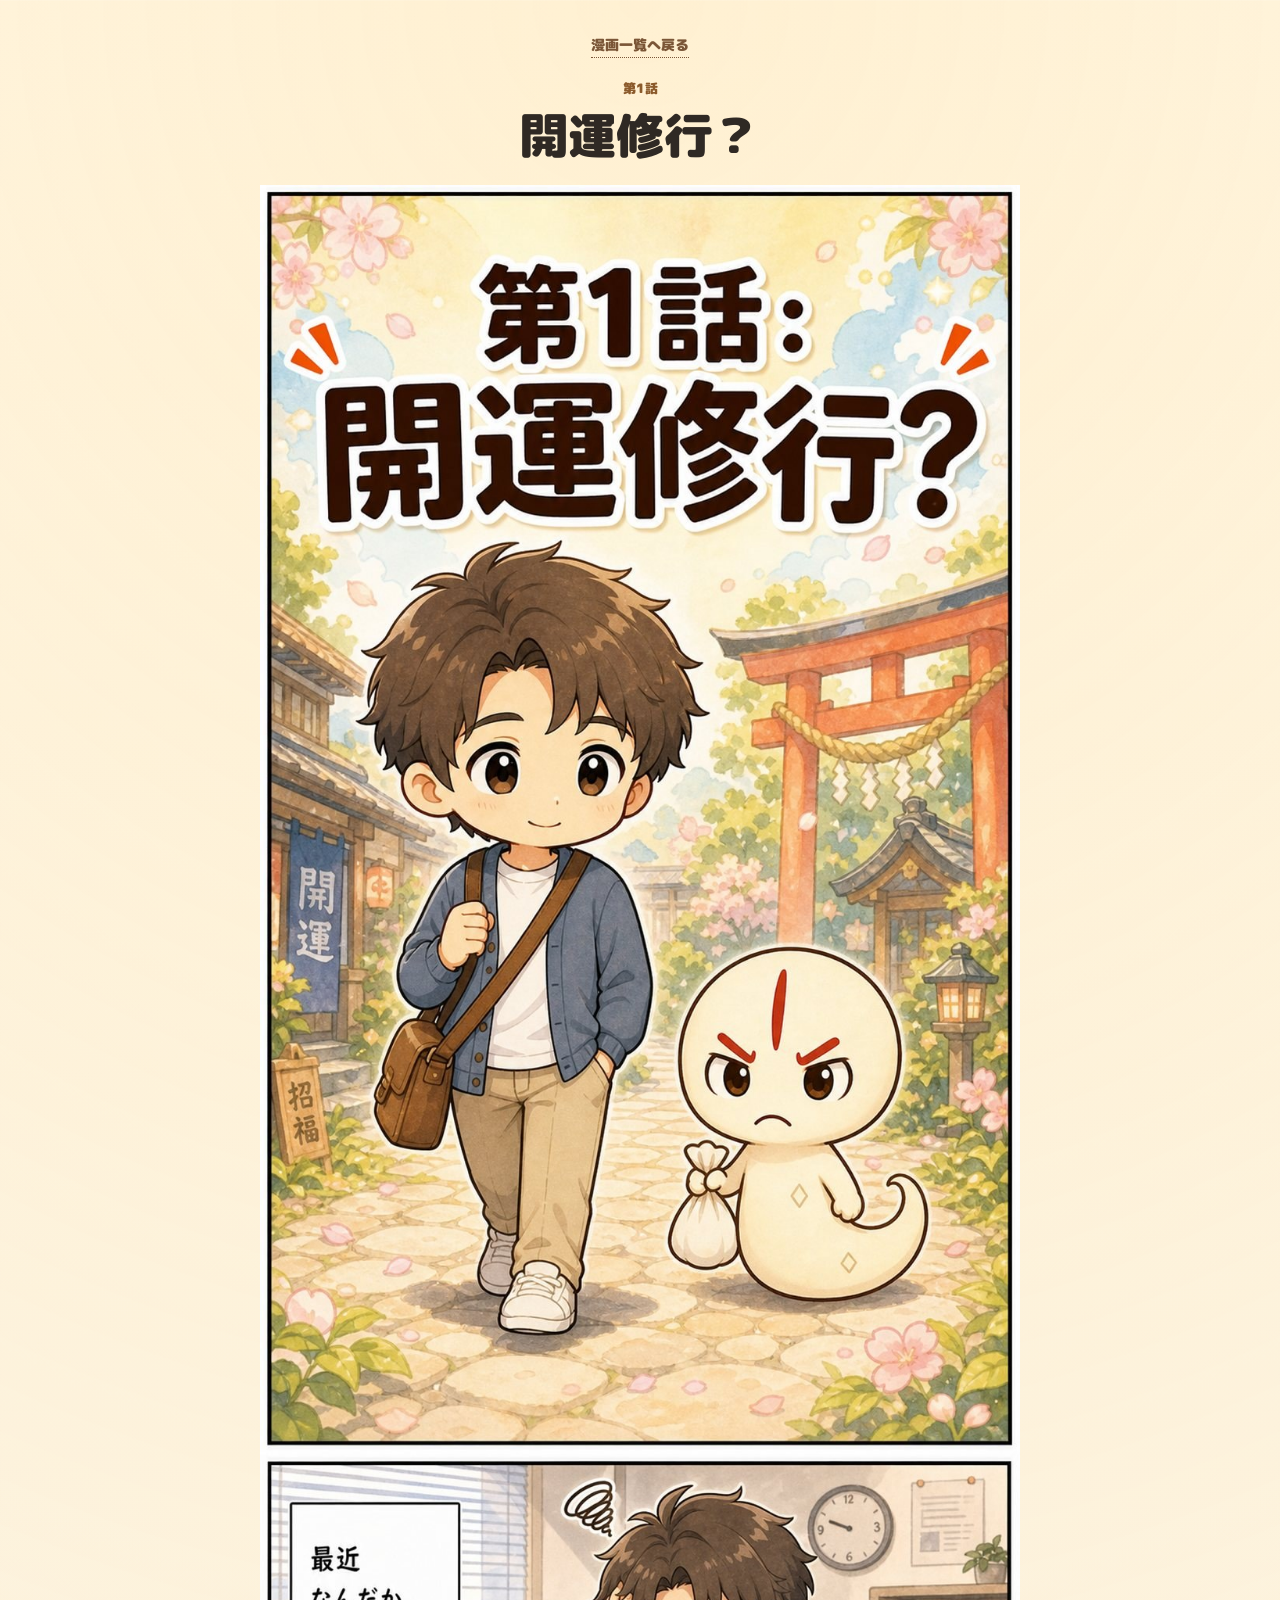
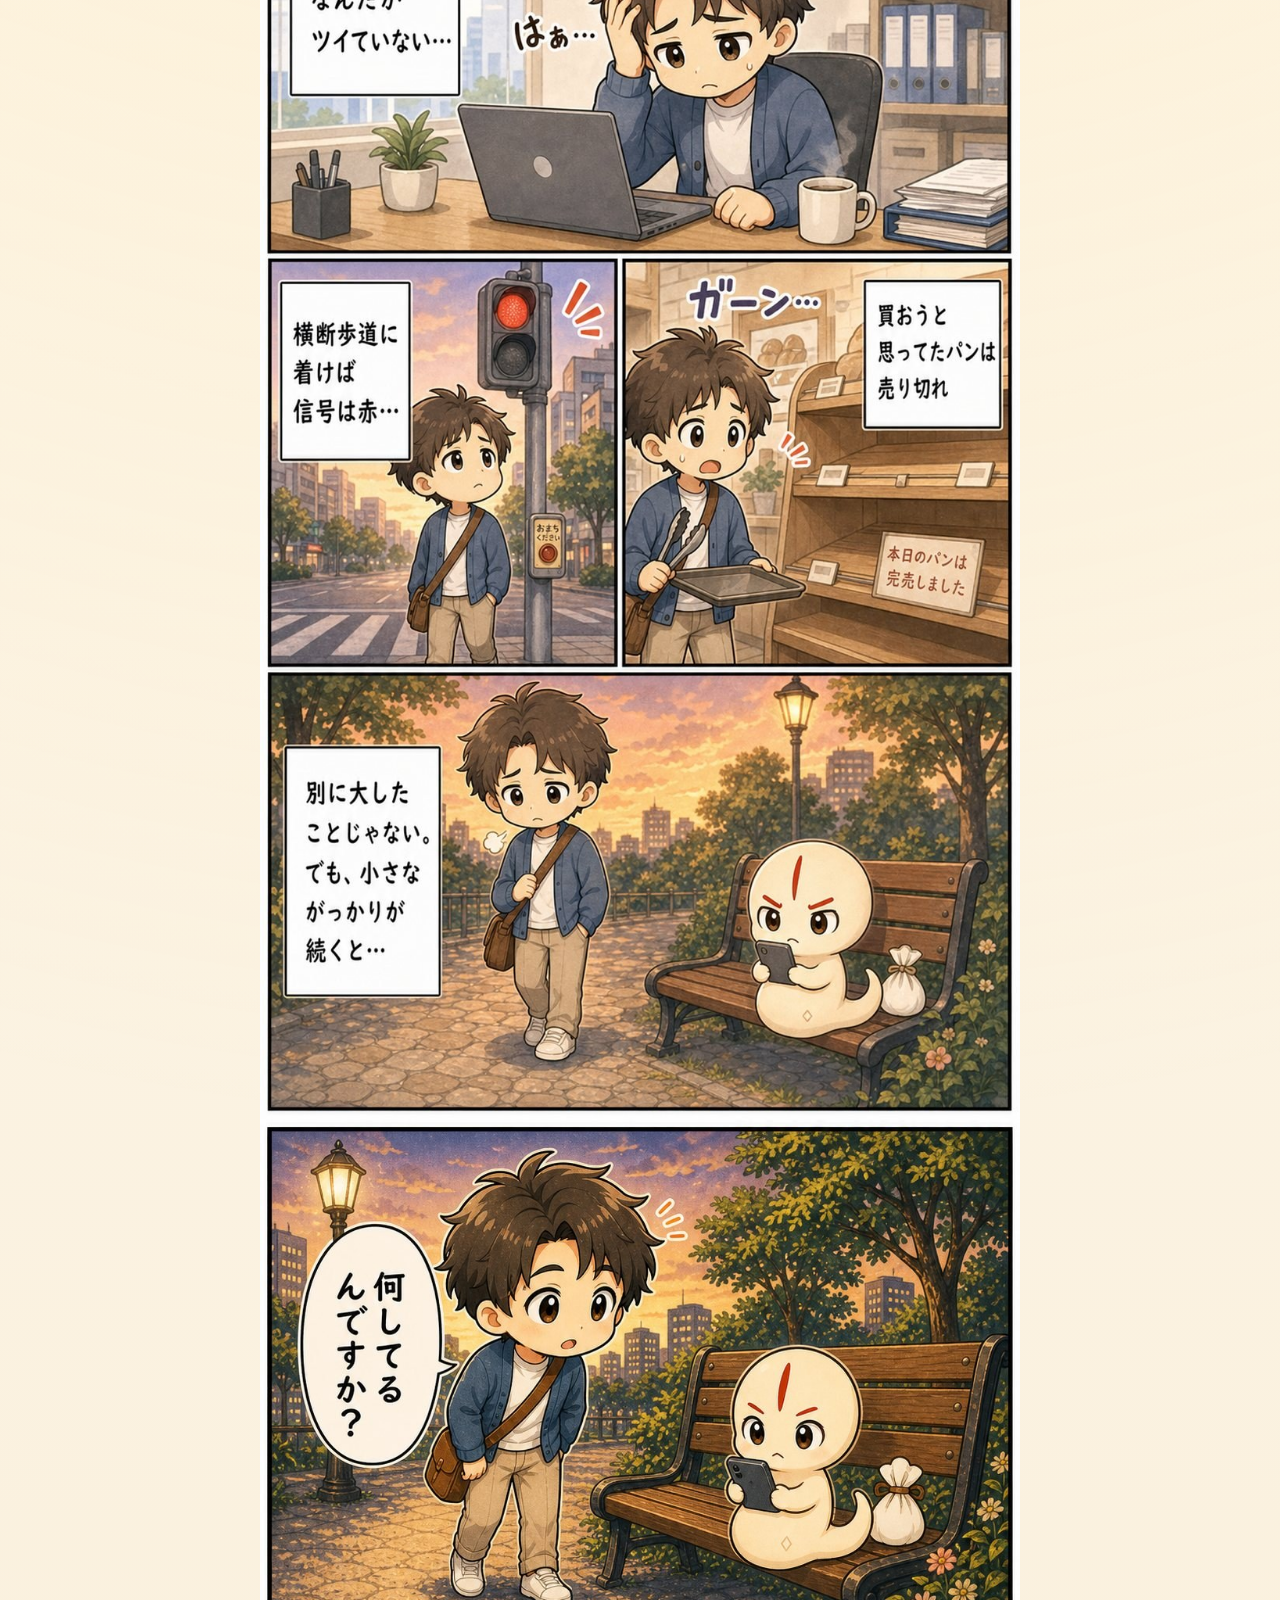
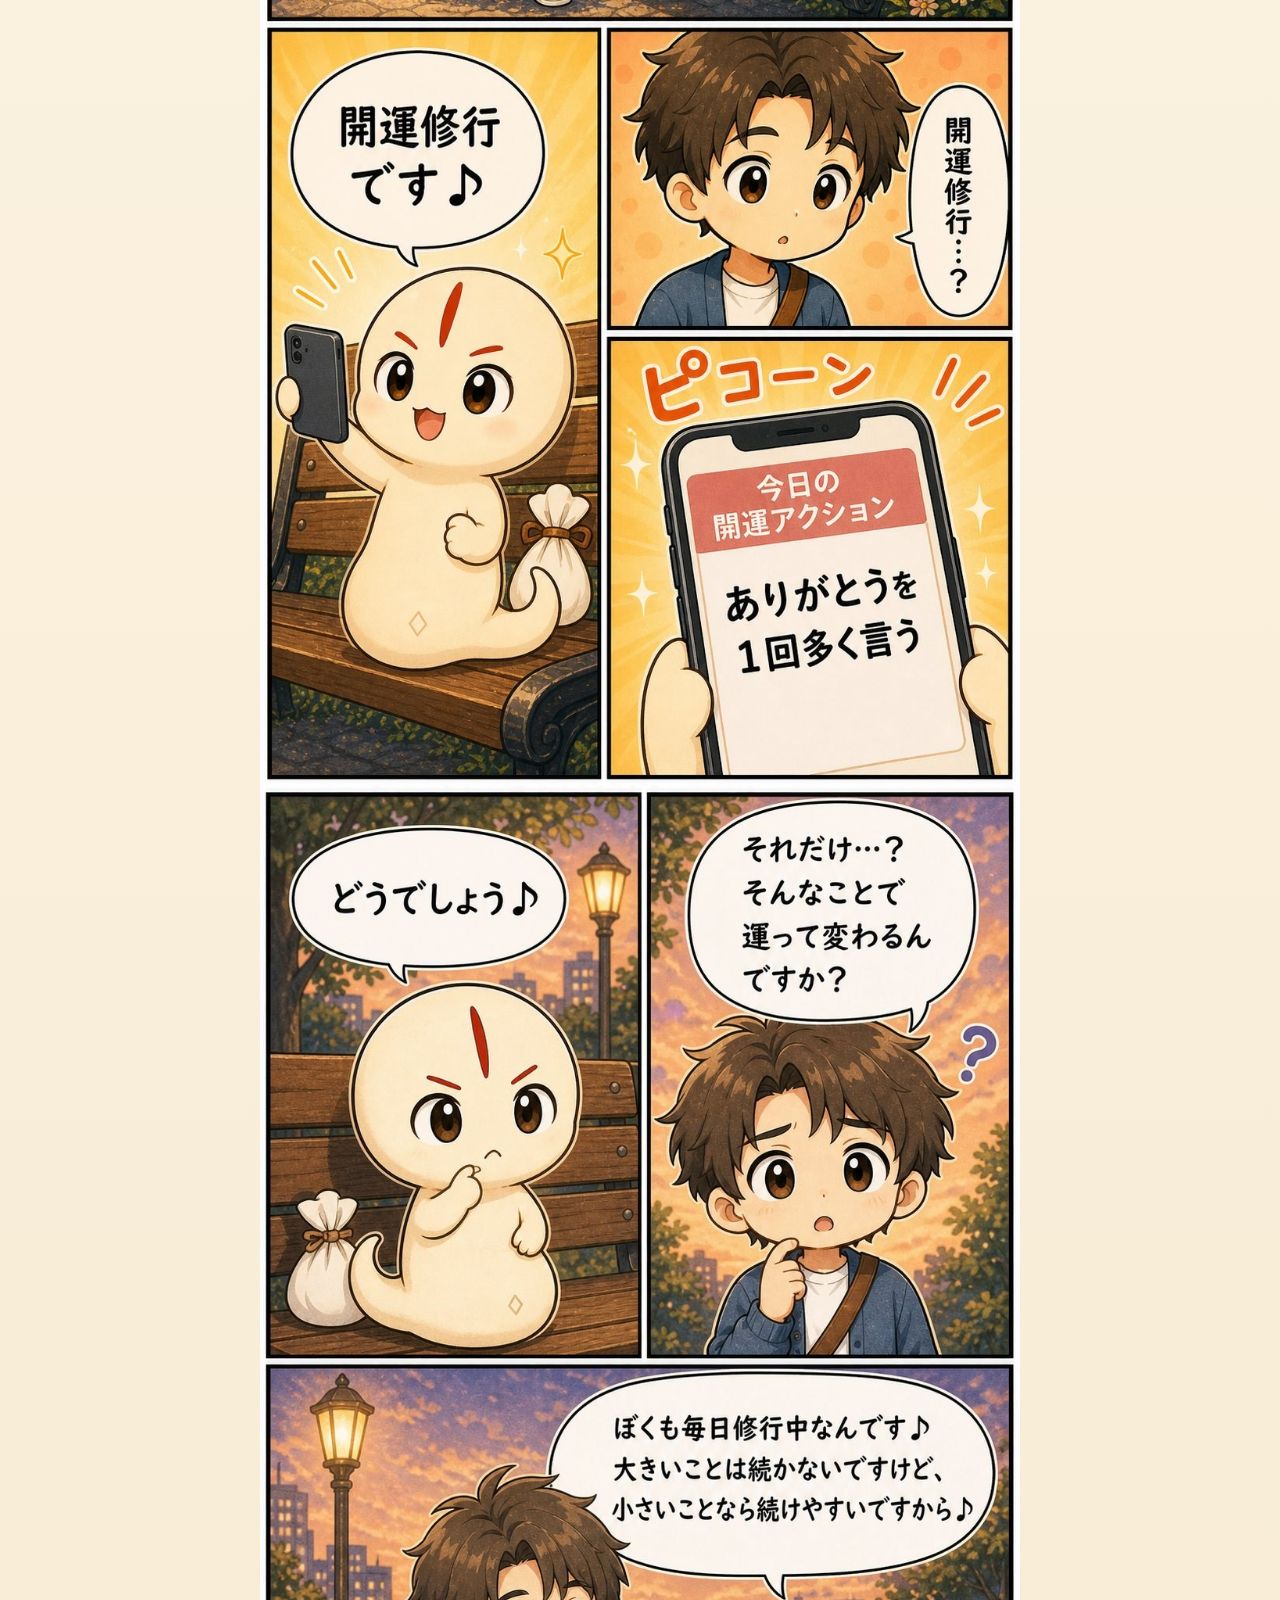
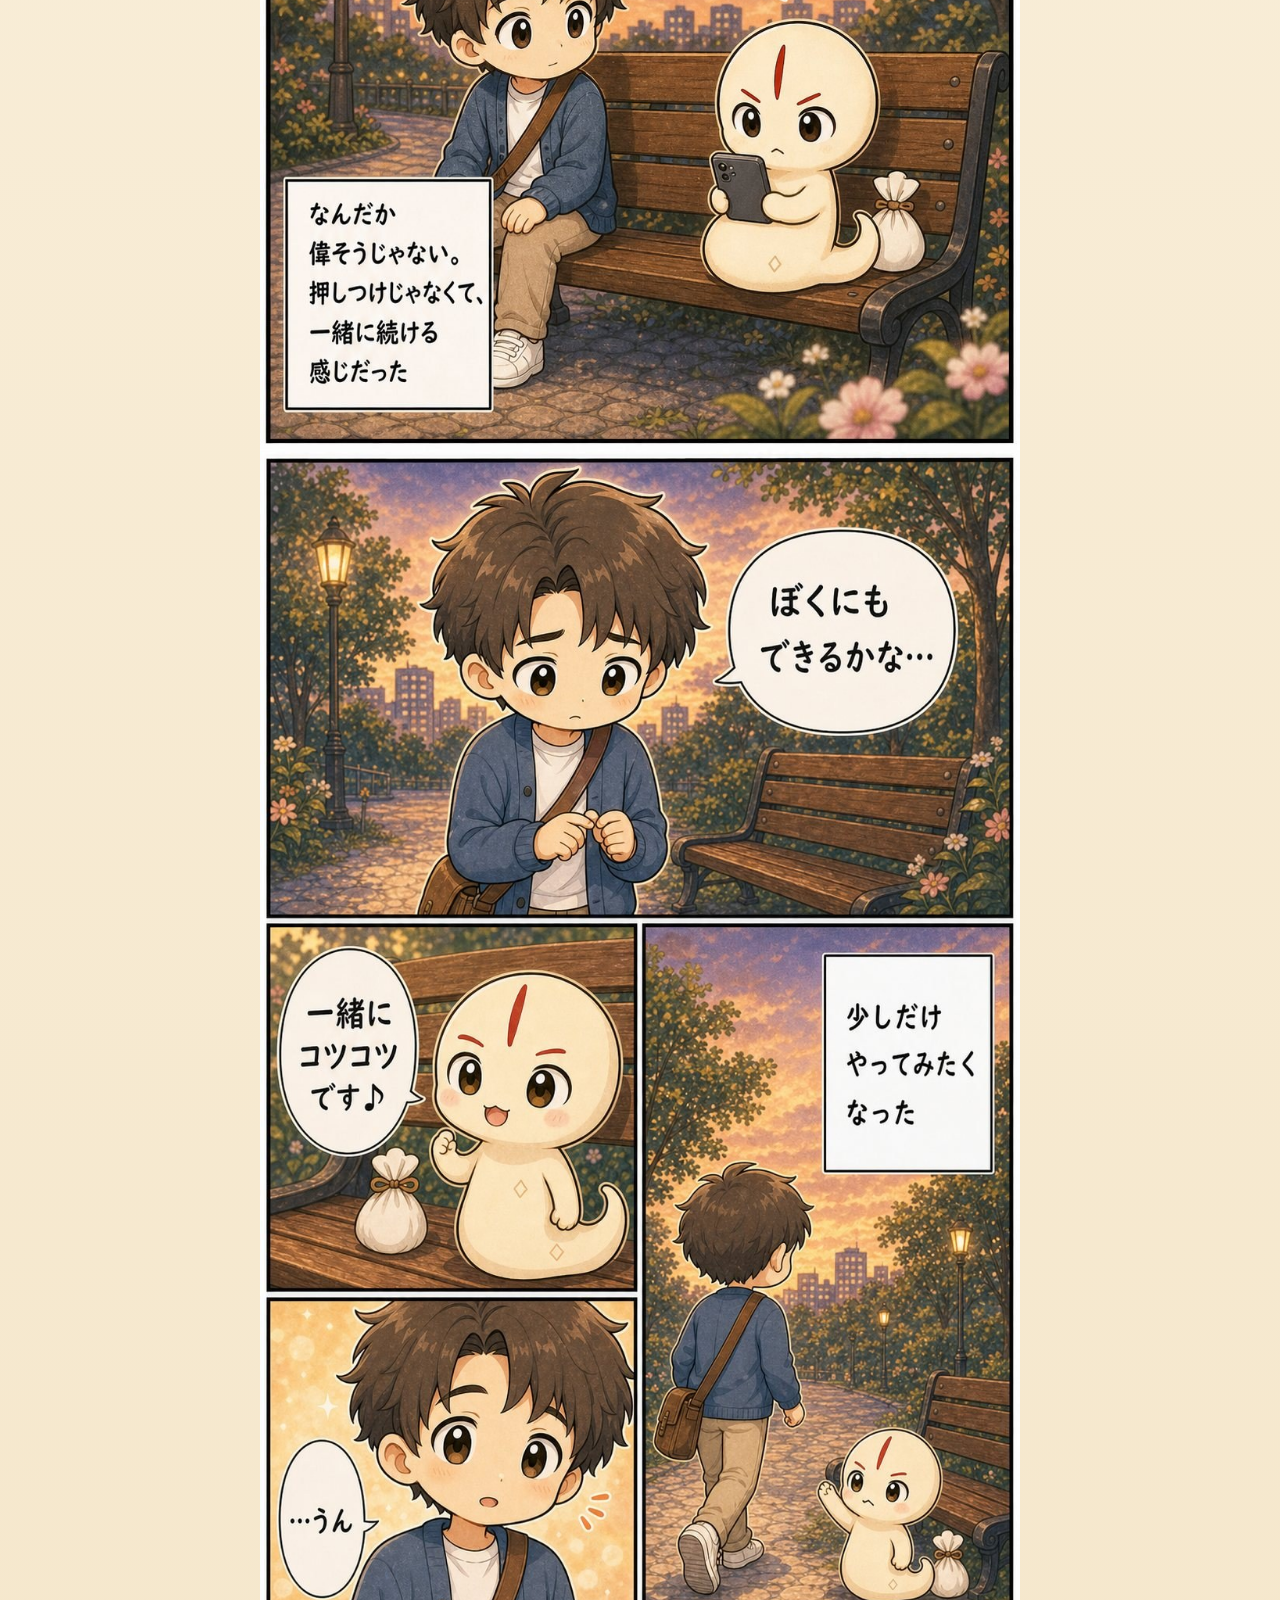
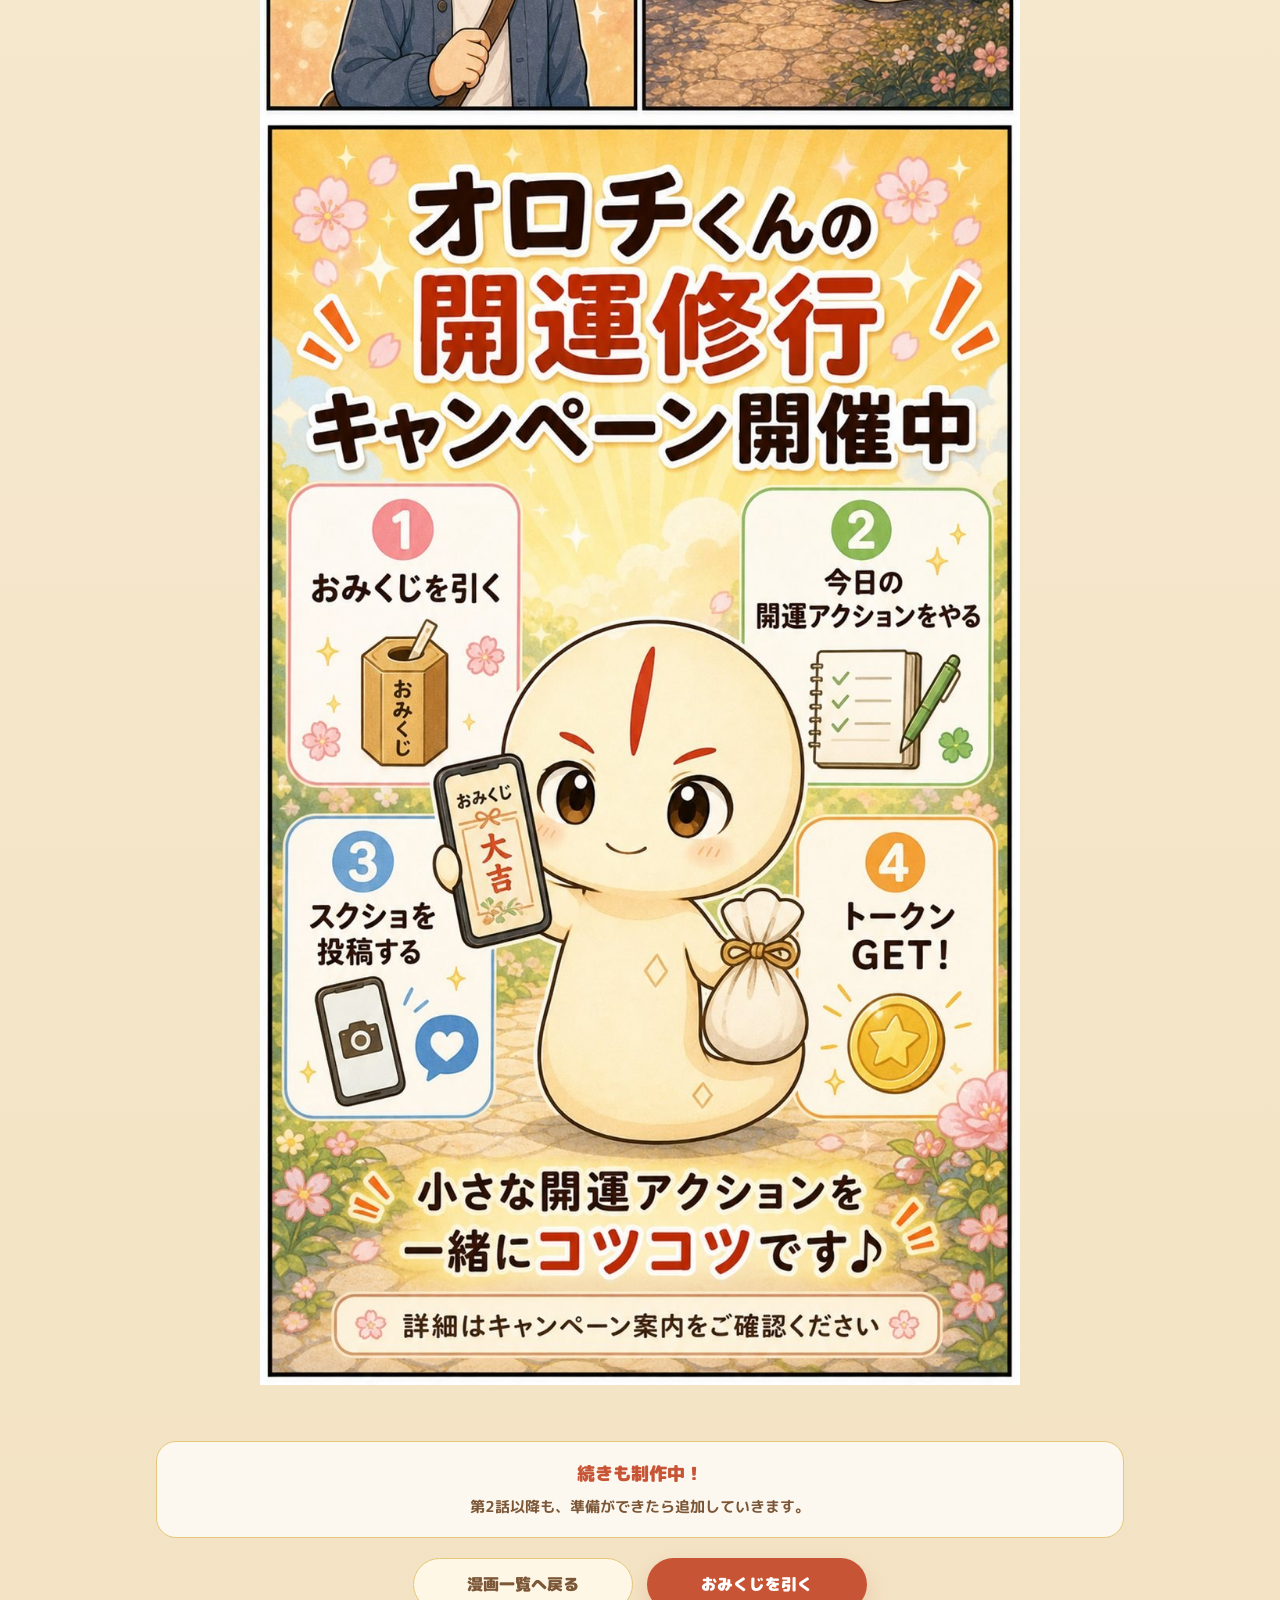
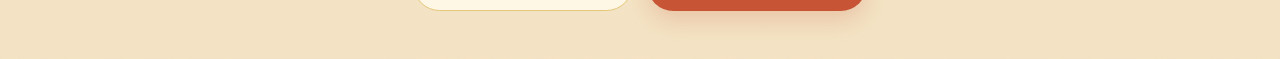
==== manga-episode-01.html @ f4520936 "漫画第1話とキャンペーン案内を追加" ====
<!doctype html>
<html lang="ja">

<head>
  <meta charset="utf-8" />
  <meta name="viewport" content="width=device-width, initial-scale=1" />
  <title>第1話 開運修行？ | オロチくん漫画</title>
  <meta name="description" content="オロチくん漫画 第1話「開運修行？」。開運おみくじから始まる、小さな開運アクションの物語。" />
  <link rel="canonical" href="https://tomoepapa.github.io/orochi-fan-site/manga-episode-01.html" />
  <meta property="og:site_name" content="オロチ（from CNP）ファンサイト" />
  <meta property="og:title" content="第1話 開運修行？ | オロチくん漫画" />
  <meta property="og:description" content="開運おみくじから始まる、小さな開運アクションの物語。" />
  <meta property="og:type" content="article" />
  <meta property="og:url" content="https://tomoepapa.github.io/orochi-fan-site/manga-episode-01.html" />
  <meta property="og:image" content="https://tomoepapa.github.io/orochi-fan-site/assets/ogp.png" />
  <meta property="og:locale" content="ja_JP" />
  <meta name="twitter:card" content="summary_large_image" />
  <meta name="twitter:title" content="第1話 開運修行？ | オロチくん漫画" />
  <meta name="twitter:description" content="開運おみくじから始まる、小さな開運アクションの物語。" />
  <meta name="twitter:image" content="https://tomoepapa.github.io/orochi-fan-site/assets/ogp.png" />
  <link rel="icon" type="image/png" href="assets/favicon.png" />
  <link rel="apple-touch-icon" href="assets/apple-touch-icon.png" />
  <link rel="preconnect" href="https://fonts.googleapis.com">
  <link rel="preconnect" href="https://fonts.gstatic.com" crossorigin>
  <link
    href="https://fonts.googleapis.com/css2?family=M+PLUS+Rounded+1c:wght@400;700;900&family=Zen+Maru+Gothic:wght@400;700&display=swap"
    rel="stylesheet">
  <link rel="stylesheet" href="style.css" />
</head>

<body>
  <main class="manga-reader-page">
    <section class="manga-reader-header">
      <div class="container">
        <a href="manga.html" class="back-link">漫画一覧へ戻る</a>
        <p class="manga-kicker">第1話</p>
        <h1 class="manga-page-title">開運修行？</h1>
      </div>
    </section>

    <section class="manga-reader">
      <div class="manga-reader-inner">
        <img src="assets/manga/episode-01/episode-01.jpg" alt="オロチくん漫画 第1話 開運修行？" class="manga-long-image">
      </div>
    </section>

    <section class="manga-reader-footer">
      <div class="container">
        <div class="manga-coming-soon">
          <p>続きも制作中！</p>
          <span>第2話以降も、準備ができたら追加していきます。</span>
        </div>
        <div class="manga-reader-actions">
          <a href="manga.html" class="manga-button manga-button-light">漫画一覧へ戻る</a>
          <a href="index.html#tokutsumi-omikuji" class="manga-button">おみくじを引く</a>
        </div>
      </div>
    </section>
  </main>

  <script src="script.js"></script>
</body>

</html>
---- style.css ----
:root {
  --color-primary: #D1D1D1;
  /* Soft Gray for snake feel */
  --color-primary-dark: #4A4A4A;
  /* Dark Charcoal */
  --color-accent: #FFD4D4;
  /* Pastel Pink for cute accents */
  --color-text: #333333;
  --color-bg: #FFFFFF;
  --color-bg-soft: #F5F5F5;
  /* Very light gray */
  --font-main: 'M PLUS Rounded 1c', sans-serif;
  --border-radius-lg: 20px;
  --border-radius-md: 12px;
}

* {
  margin: 0;
  padding: 0;
  box-sizing: border-box;
}

body {
  font-family: var(--font-main);
  color: var(--color-text);
  background-color: var(--color-bg);
  line-height: 1.6;
  overflow-x: hidden;
}

a {
  text-decoration: none;
  color: inherit;
}

img {
  max-width: 100%;
  height: auto;
  display: block;
}

.container {
  width: 90%;
  max-width: 1000px;
  margin: 0 auto;
  padding: 0 1rem;
}

/* Animations */
@keyframes float {
  0% {
    transform: translateY(0px);
  }

  50% {
    transform: translateY(-20px);
  }

  100% {
    transform: translateY(0px);
  }
}

.leelee-float {
  animation: float 4s ease-in-out infinite;
}

.fade-in-up {
  opacity: 0;
  transform: translateY(30px);
  transition: opacity 0.8s ease-out, transform 0.8s ease-out;
}

.fade-in-up.visible {
  opacity: 1;
  transform: translateY(0);
}

.delay-100 {
  transition-delay: 0.1s;
}

.delay-200 {
  transition-delay: 0.2s;
}

.delay-300 {
  transition-delay: 0.3s;
}

.delay-400 {
  transition-delay: 0.4s;
}

/* Hero Section */
.hero {
  background: linear-gradient(rgba(255, 255, 255, 0.6), rgba(255, 255, 255, 0.6)), url('assets/hero_bg.jpg') center/cover no-repeat;
  text-align: center;
  padding: 3rem 1rem;
  min-height: 90vh;
  display: flex;
  flex-direction: column;
  justify-content: center;
  align-items: center;
  position: relative;
}

.hero h2 {
  font-size: 1.5rem;
  color: var(--color-primary-dark);
  margin-bottom: 1rem;
  line-height: 1.4;
}

.site-title {
  position: absolute;
  top: 20px;
  left: 20px;
  font-size: 1.1rem;
  color: var(--color-text);
  background-color: #E0E0E0;
  padding: 0.5rem 1rem;
  border-radius: 50px;
  font-weight: 900;
  letter-spacing: 0.05em;
  box-shadow: 0 4px 10px rgba(0, 0, 0, 0.05);
  margin: 0;
  z-index: 10;
}

.title-sub {
  font-size: 0.7em;
  font-weight: 700;
  color: #888;
  letter-spacing: -0.05em;
  margin: 0 2px;
}

.hero-image-container {
  width: 250px;
  margin: 1rem auto;
  position: relative;
  z-index: 2;
}

.hero-text {
  position: relative;
  z-index: 2;
  font-size: 1.2rem;
  font-weight: 700;
  margin: 1.5rem auto;
  padding: 0.5rem 1rem;
  background-color: rgba(0, 0, 0, 0.4);
  border-radius: 12px;
  color: #fff;
  line-height: 1.5;
  display: inline-block;
}

/* Sections General */
.section {
  padding: 4rem 0;
}

.section-title {
  text-align: center;
  font-size: 1.8rem;
  color: var(--color-primary-dark);
  margin-bottom: 2.5rem;
  line-height: 1.4;
}

/* Profile Section */
.profile {
  background-color: var(--color-bg-soft);
}

.features-grid {
  display: grid;
  grid-template-columns: 1fr;
  gap: 2rem;
}

.feature-card {
  background: white;
  border-radius: var(--border-radius-lg);
  text-align: center;
  box-shadow: 0 5px 15px rgba(0, 0, 0, 0.05);
  overflow: hidden;
  transition: transform 0.3s ease;
}

.feature-card:hover {
  transform: translateY(-5px);
}

.feature-img {
  width: 100%;
  height: auto;
  margin: 0;
  display: block;
  background: var(--color-primary);
  /* placeholder bg */
}

.feature-img img {
  width: 100%;
  height: auto;
  object-fit: cover;
  aspect-ratio: 16/9;
}

.feature-card h3 {
  color: var(--color-primary-dark);
  margin: 1.5rem 1.5rem 0.5rem;
  font-size: 1.2rem;
  line-height: 1.4;
}

.feature-card p {
  margin: 0 1.5rem 2rem;
  font-size: 0.95rem;
}

/* Works Section (Links) */
.works-grid {
  display: grid;
  grid-template-columns: 1fr;
  gap: 2rem;
}

.work-card {
  border-radius: var(--border-radius-lg);
  overflow: hidden;
  background: white;
  box-shadow: 0 5px 15px rgba(0, 0, 0, 0.05);
  transition: transform 0.3s ease;
  display: flex;
  flex-direction: column;
}

.work-card:hover {
  transform: translateY(-5px);
}

.work-img {
  width: 100%;
  aspect-ratio: 16/9;
  object-fit: cover;
}

.work-content {
  padding: 2rem;
  text-align: center;
  display: flex;
  flex-direction: column;
  flex-grow: 1;
  align-items: center;
}

.work-content h3 {
  margin-bottom: 0.5rem;
  color: var(--color-primary-dark);
  font-size: 1.3rem;
}

.work-content p {
  margin-bottom: 1.5rem;
  font-size: 0.95rem;
}

.btn-link {
  display: inline-block;
  background-color: #B2D1B2;
  /* Soft green */
  color: var(--color-text);
  padding: 0.8rem 1.8rem;
  border-radius: 50px;
  font-weight: 700;
  transition: background-color 0.3s;
  margin-top: auto;
}

.btn-link:hover {
  background-color: #9EC09E;
}

/* Event Section (Kids Model) */
.event {
  background-image: repeating-linear-gradient(45deg, #fff 0, #fff 20px, #f5fdf9 20px, #f5fdf9 40px);
  overflow: hidden;
}

.event-container-scrapbook {
  display: flex;
  flex-direction: column;
  align-items: center;
  gap: 2rem;
  padding: 1rem;
}

/* Polaroid Style */
.polaroid-photo {
  background: white;
  padding: 15px 15px 40px 15px;
  box-shadow: 2px 5px 15px rgba(0, 0, 0, 0.15);
  transform: rotate(-3deg);
  width: 250px;
  position: relative;
  transition: transform 0.3s ease;
}

.polaroid-photo:hover {
  transform: rotate(0deg) scale(1.05);
  z-index: 10;
}

.polaroid-photo img {
  width: 100%;
  height: auto;
  border: 1px solid #eee;
  background: #f0f0f0;
}

.photo-caption {
  font-family: 'Zen Maru Gothic', var(--font-main);
  font-weight: 700;
  color: #444;
  text-align: center;
  margin-top: 15px;
  font-size: 1.1rem;
  letter-spacing: 0.05em;
}

.masking-tape {
  position: absolute;
  top: -15px;
  left: 50%;
  transform: translateX(-50%) rotate(2deg);
  width: 100px;
  height: 30px;
  background-color: rgba(255, 230, 230, 0.8);
  box-shadow: 0 2px 4px rgba(0, 0, 0, 0.1);
  z-index: 5;
  opacity: 0.9;
}

/* Notebook/Memo Style */
.event-ticket-box {
  background-color: #FFFDE7;
  background-image:
    linear-gradient(#e6e6e6 1px, transparent 1px),
    linear-gradient(90deg, #e6e6e6 1px, transparent 1px);
  background-size: 20px 20px;
  background-position: 0 0;
  padding: 2.5rem;
  border-radius: 15px;
  position: relative;
  width: 100%;
  max-width: 450px;
  box-shadow: 0 4px 10px rgba(0, 0, 0, 0.1);
  transform: rotate(1deg);
  text-align: center;
  border: none;
}

.event-ticket-box::before {
  content: '';
  position: absolute;
  top: -15px;
  left: 10px;
  right: 10px;
  height: 30px;
  background-image: radial-gradient(circle, #f5fdf9 30%, #555 31%, #555 40%, transparent 41%);
  background-size: 30px 30px;
  background-repeat: repeat-x;
  z-index: 5;
}

.ticket-content h3 {
  font-size: 1.2rem;
  color: var(--color-primary-dark);
  border-bottom: 2px dotted #ccc;
  padding-bottom: 0.8rem;
  margin-bottom: 1.5rem;
  letter-spacing: 0.05em;
  line-height: 1.4;
}

.location-label {
  background: var(--color-text);
  color: white;
  font-size: 0.8rem;
  padding: 2px 8px;
  border-radius: 4px;
  vertical-align: middle;
}

.highlight {
  color: #FF8BA7;
  font-weight: 900;
  font-size: 1.1rem;
  background: #FFF0F5;
  display: inline-block;
  padding: 0.8rem 1.5rem;
  border-radius: 50px;
  transform: rotate(-2deg);
  transition: transform 0.2s;
}

.highlight:hover {
  transform: rotate(0deg) scale(1.05);
}

/* Omikuji Section */
.omikuji-section {
  background:
    radial-gradient(circle at top, rgba(255, 212, 120, 0.35), transparent 32%),
    linear-gradient(180deg, #fffaf0 0%, #f3e3c4 100%);
}

.omikuji-app {
  max-width: 430px;
  margin: 0 auto;
  padding: 1.5rem;
  border: 1px solid #e5c779;
  border-radius: 28px;
  background: #fff7e6;
  box-shadow: 0 18px 40px rgba(61, 45, 31, 0.16);
  text-align: center;
  position: relative;
  overflow: hidden;
  scroll-margin-top: 16px;
}

.omikuji-app::before {
  content: "";
  position: absolute;
  inset: 0;
  background-image:
    linear-gradient(rgba(255, 255, 255, 0.45) 1px, transparent 1px),
    linear-gradient(90deg, rgba(255, 255, 255, 0.35) 1px, transparent 1px);
  background-size: 18px 18px;
  pointer-events: none;
}

.omikuji-app > * {
  position: relative;
  z-index: 1;
}

.omikuji-kicker {
  color: #8b5a2b;
  font-size: 0.8rem;
  font-weight: 900;
}

.omikuji-title {
  margin-top: 0.35rem;
  color: #2f2924;
  font-size: clamp(1.85rem, 8vw, 2.35rem);
  font-weight: 900;
  line-height: 1.15;
}

.omikuji-subcopy {
  margin-top: 0.75rem;
  color: #c75435;
  font-weight: 900;
  line-height: 1.6;
}

.omikuji-character {
  width: 168px;
  height: 168px;
  margin: 1.4rem auto 1rem;
  display: flex;
  align-items: center;
  justify-content: center;
  border: 4px solid #edd38e;
  border-radius: 50%;
  background: #fff;
  box-shadow: 0 10px 24px rgba(61, 45, 31, 0.14);
  overflow: hidden;
}

.omikuji-character img {
  width: 100%;
  height: 100%;
  object-fit: contain;
  padding: 1rem;
}

.omikuji-description {
  margin: 0 auto;
  max-width: 300px;
  color: #6f5136;
  font-size: 0.95rem;
  font-weight: 700;
  line-height: 1.8;
}

.omikuji-button {
  width: 100%;
  margin-top: 1.5rem;
  padding: 1rem 1.25rem;
  border: 0;
  border-radius: 18px;
  background: #c75435;
  color: #fff;
  font-family: var(--font-main);
  font-size: 1rem;
  font-weight: 900;
  cursor: pointer;
  box-shadow: 0 10px 22px rgba(199, 84, 53, 0.24);
  transition: transform 0.2s ease, box-shadow 0.2s ease, opacity 0.2s ease;
}

.omikuji-button:hover {
  transform: translateY(-1px);
  box-shadow: 0 14px 26px rgba(199, 84, 53, 0.28);
}

.omikuji-button:disabled {
  cursor: default;
  opacity: 0.72;
  transform: none;
  box-shadow: none;
}

.fortune-paper {
  margin-top: 1rem;
  padding: 1.25rem;
  border: 1px solid #ebd09a;
  border-radius: 22px;
  background: rgba(255, 255, 255, 0.88);
  box-shadow: inset 0 0 0 1px rgba(255, 255, 255, 0.7);
}

.result-label {
  color: #7b5637;
  font-size: 0.75rem;
  font-weight: 900;
}

.fortune-name {
  margin-top: 0.25rem;
  color: #c75435;
  font-size: 3.2rem;
  font-weight: 900;
  line-height: 1;
}

.result-card {
  margin-top: 0.9rem;
  padding: 0.9rem;
  border-radius: 16px;
  background: #fff7e6;
  text-align: left;
}

.result-card-main {
  background: #ffecc0;
}

.result-value {
  margin-top: 0.25rem;
  color: #2f2924;
  font-size: 1rem;
  font-weight: 900;
  line-height: 1.7;
}

.result-card-main .result-value {
  font-size: 1.2rem;
}

.omikuji-tomorrow-message {
  margin-top: 1.2rem;
  color: #7b5637;
  font-size: 0.95rem;
  font-weight: 900;
  line-height: 1.7;
}

/* Campaign Section */
.campaign-section {
  background: linear-gradient(180deg, #f3e3c4 0%, #fffaf0 100%);
  padding-top: 3rem;
  padding-bottom: 3rem;
}

.campaign-card {
  max-width: 760px;
  margin: 0 auto;
  padding: 1.25rem;
  border: 1px solid #e5c779;
  border-radius: 26px;
  background: #fff;
  box-shadow: 0 16px 34px rgba(61, 45, 31, 0.13);
  text-align: center;
}

.campaign-kicker {
  color: #c75435;
  font-size: 0.86rem;
  font-weight: 900;
}

.campaign-title {
  margin-top: 0.35rem;
  color: #2f2924;
  font-size: clamp(1.8rem, 8vw, 2.5rem);
  font-weight: 900;
  line-height: 1.2;
}

.campaign-text {
  max-width: 540px;
  margin: 0.8rem auto 0;
  color: #6f5136;
  font-weight: 800;
  line-height: 1.8;
}

.campaign-figure {
  margin: 1.25rem 0 0;
  overflow: hidden;
  border: 1px solid #f0d285;
  border-radius: 18px;
  background: #fff7e6;
}

.campaign-figure img {
  width: 100%;
  height: auto;
}

.campaign-actions {
  margin-top: 1.1rem;
  display: grid;
  gap: 0.8rem;
}

.campaign-button {
  display: inline-flex;
  align-items: center;
  justify-content: center;
  min-height: 48px;
  padding: 0.8rem 1.2rem;
  border-radius: 999px;
  background: #c75435;
  color: #fff;
  font-weight: 900;
  box-shadow: 0 10px 22px rgba(199, 84, 53, 0.2);
  transition: transform 0.2s ease, box-shadow 0.2s ease;
}

.campaign-button:hover {
  transform: translateY(-1px);
  box-shadow: 0 14px 26px rgba(199, 84, 53, 0.26);
}

.campaign-button-light {
  border: 1px solid #e5c779;
  background: #fff7e6;
  color: #7b5637;
  box-shadow: none;
}

/* Manga Section */
.manga-teaser-section {
  background: #fffaf0;
  padding-top: 3rem;
}

.manga-teaser {
  max-width: 720px;
  margin: 0 auto;
  padding: 1.5rem;
  display: grid;
  gap: 1.25rem;
  align-items: center;
  border: 1px solid #e5c779;
  border-radius: 24px;
  background: #fff;
  box-shadow: 0 14px 32px rgba(61, 45, 31, 0.12);
  text-align: center;
}

.manga-kicker {
  color: #8b5a2b;
  font-size: 0.82rem;
  font-weight: 900;
}

.manga-teaser-title,
.manga-page-title {
  color: #2f2924;
  font-weight: 900;
  line-height: 1.25;
}

.manga-teaser-title {
  margin-top: 0.35rem;
  font-size: 1.55rem;
}

.manga-teaser-text,
.manga-page-lead,
.manga-episode-text {
  color: #6f5136;
  font-weight: 700;
  line-height: 1.8;
}

.manga-teaser-text {
  margin-top: 0.65rem;
  font-size: 0.95rem;
}

.manga-button {
  display: inline-flex;
  align-items: center;
  justify-content: center;
  min-height: 48px;
  padding: 0.8rem 1.4rem;
  border-radius: 999px;
  background: #c75435;
  color: #fff;
  font-weight: 900;
  box-shadow: 0 10px 22px rgba(199, 84, 53, 0.2);
  transition: transform 0.2s ease, box-shadow 0.2s ease;
}

.manga-button:hover {
  transform: translateY(-1px);
  box-shadow: 0 14px 26px rgba(199, 84, 53, 0.26);
}

.manga-button-light {
  background: #fff7e6;
  color: #7b5637;
  border: 1px solid #e5c779;
  box-shadow: none;
}

.manga-page,
.manga-reader-page {
  min-height: 100vh;
  background:
    radial-gradient(circle at top, rgba(255, 212, 120, 0.25), transparent 34%),
    linear-gradient(180deg, #fffaf0 0%, #f3e3c4 100%);
}

.manga-list-hero {
  padding-top: 2rem;
}

.back-link {
  display: inline-flex;
  margin-bottom: 1.25rem;
  color: #7b5637;
  font-size: 0.9rem;
  font-weight: 900;
  border-bottom: 1px dotted currentColor;
}

.manga-page-title {
  margin-top: 0.35rem;
  font-size: clamp(2rem, 9vw, 3rem);
}

.manga-page-lead {
  margin-top: 0.85rem;
  max-width: 620px;
}

.manga-list {
  margin-top: 2rem;
  display: grid;
  gap: 1.5rem;
}

.manga-episode-card {
  display: grid;
  gap: 1.25rem;
  overflow: hidden;
  border: 1px solid #e5c779;
  border-radius: 24px;
  background: #fff;
  box-shadow: 0 14px 32px rgba(61, 45, 31, 0.12);
}

.manga-cover-link {
  display: block;
  background: #f7e4bd;
}

.manga-cover {
  width: 100%;
  aspect-ratio: 3 / 4;
  object-fit: cover;
  object-position: top;
}

.manga-episode-content {
  padding: 0 1.25rem 1.25rem;
}

.manga-episode-number {
  color: #c75435;
  font-size: 0.9rem;
  font-weight: 900;
}

.manga-episode-title {
  margin-top: 0.25rem;
  color: #2f2924;
  font-size: 1.6rem;
  font-weight: 900;
}

.manga-episode-text {
  margin-top: 0.65rem;
  font-size: 0.95rem;
}

.manga-episode-content .manga-button {
  margin-top: 1.2rem;
  width: 100%;
}

.manga-coming-soon {
  margin-top: 1.5rem;
  padding: 1.1rem;
  border: 1px solid #e5c779;
  border-radius: 20px;
  background: rgba(255, 255, 255, 0.74);
  text-align: center;
}

.manga-coming-soon p {
  color: #c75435;
  font-size: 1.15rem;
  font-weight: 900;
}

.manga-coming-soon span {
  display: block;
  margin-top: 0.35rem;
  color: #7b5637;
  font-size: 0.92rem;
  font-weight: 700;
  line-height: 1.7;
}

.manga-reader-header {
  padding: 2rem 0 1.25rem;
  text-align: center;
}

.manga-reader {
  padding: 0 0 2rem;
}

.manga-reader-inner {
  width: min(100%, 760px);
  margin: 0 auto;
  background: #fff;
}

.manga-long-image {
  width: 100%;
  height: auto;
}

.manga-reader-footer {
  padding: 0 0 3rem;
}

.manga-reader-actions {
  margin-top: 1.25rem;
  display: grid;
  gap: 0.85rem;
}

/* Footer */
.footer {
  background-color: var(--color-primary-dark);
  color: white;
  padding: 3rem 0;
  text-align: center;
}

.link-list {
  list-style: none;
  margin-bottom: 2rem;
  display: flex;
  flex-wrap: wrap;
  justify-content: center;
  gap: 1.5rem;
}

.link-list a {
  font-weight: 700;
  border-bottom: 1px dotted white;
}

.copyright {
  font-size: 0.85rem;
  opacity: 0.9;
}

/* Responsive */
@media (max-width: 768px) {
  .site-title {
    position: relative;
    top: auto;
    left: auto;
    display: inline-block;
    margin-bottom: 2rem;
    font-size: 1rem;
  }

  .hero {
    padding-top: 2rem;
    justify-content: flex-start;
  }

  .hero h2 {
    font-size: 1.2rem;
  }

  .hero-text {
    font-size: 1.1rem;
  }

  .section-title {
    font-size: 1.6rem;
  }

  .event-container-scrapbook {
    transform: scale(0.9);
  }

  .manga-teaser-section {
    padding-top: 2.5rem;
  }

  .campaign-section {
    padding-top: 2.5rem;
    padding-bottom: 2.5rem;
  }
}

@media (min-width: 768px) {

  .features-grid,
  .works-grid {
    grid-template-columns: repeat(auto-fit, minmax(280px, 1fr));
    justify-content: center;
  }

  .hero h2 {
    font-size: 1.8rem;
  }

  .hero-text {
    font-size: 1.5rem;
  }

  .hero-image-container {
    width: 350px;
  }

  .event-container-scrapbook {
    flex-direction: row;
    justify-content: center;
    gap: 4rem;
  }

  .polaroid-photo {
    transform: rotate(-5deg);
  }

  .event-ticket-box {
    transform: rotate(2deg);
  }

  .manga-teaser {
    grid-template-columns: 1fr auto;
    text-align: left;
  }

  .campaign-actions {
    grid-template-columns: repeat(2, minmax(0, 220px));
    justify-content: center;
  }

  .manga-episode-card {
    grid-template-columns: minmax(260px, 340px) 1fr;
    align-items: center;
  }

  .manga-episode-content {
    padding: 1.5rem 1.5rem 1.5rem 0;
  }

  .manga-episode-content .manga-button {
    width: auto;
  }

  .manga-reader-actions {
    grid-template-columns: repeat(2, minmax(0, 220px));
    justify-content: center;
  }
}
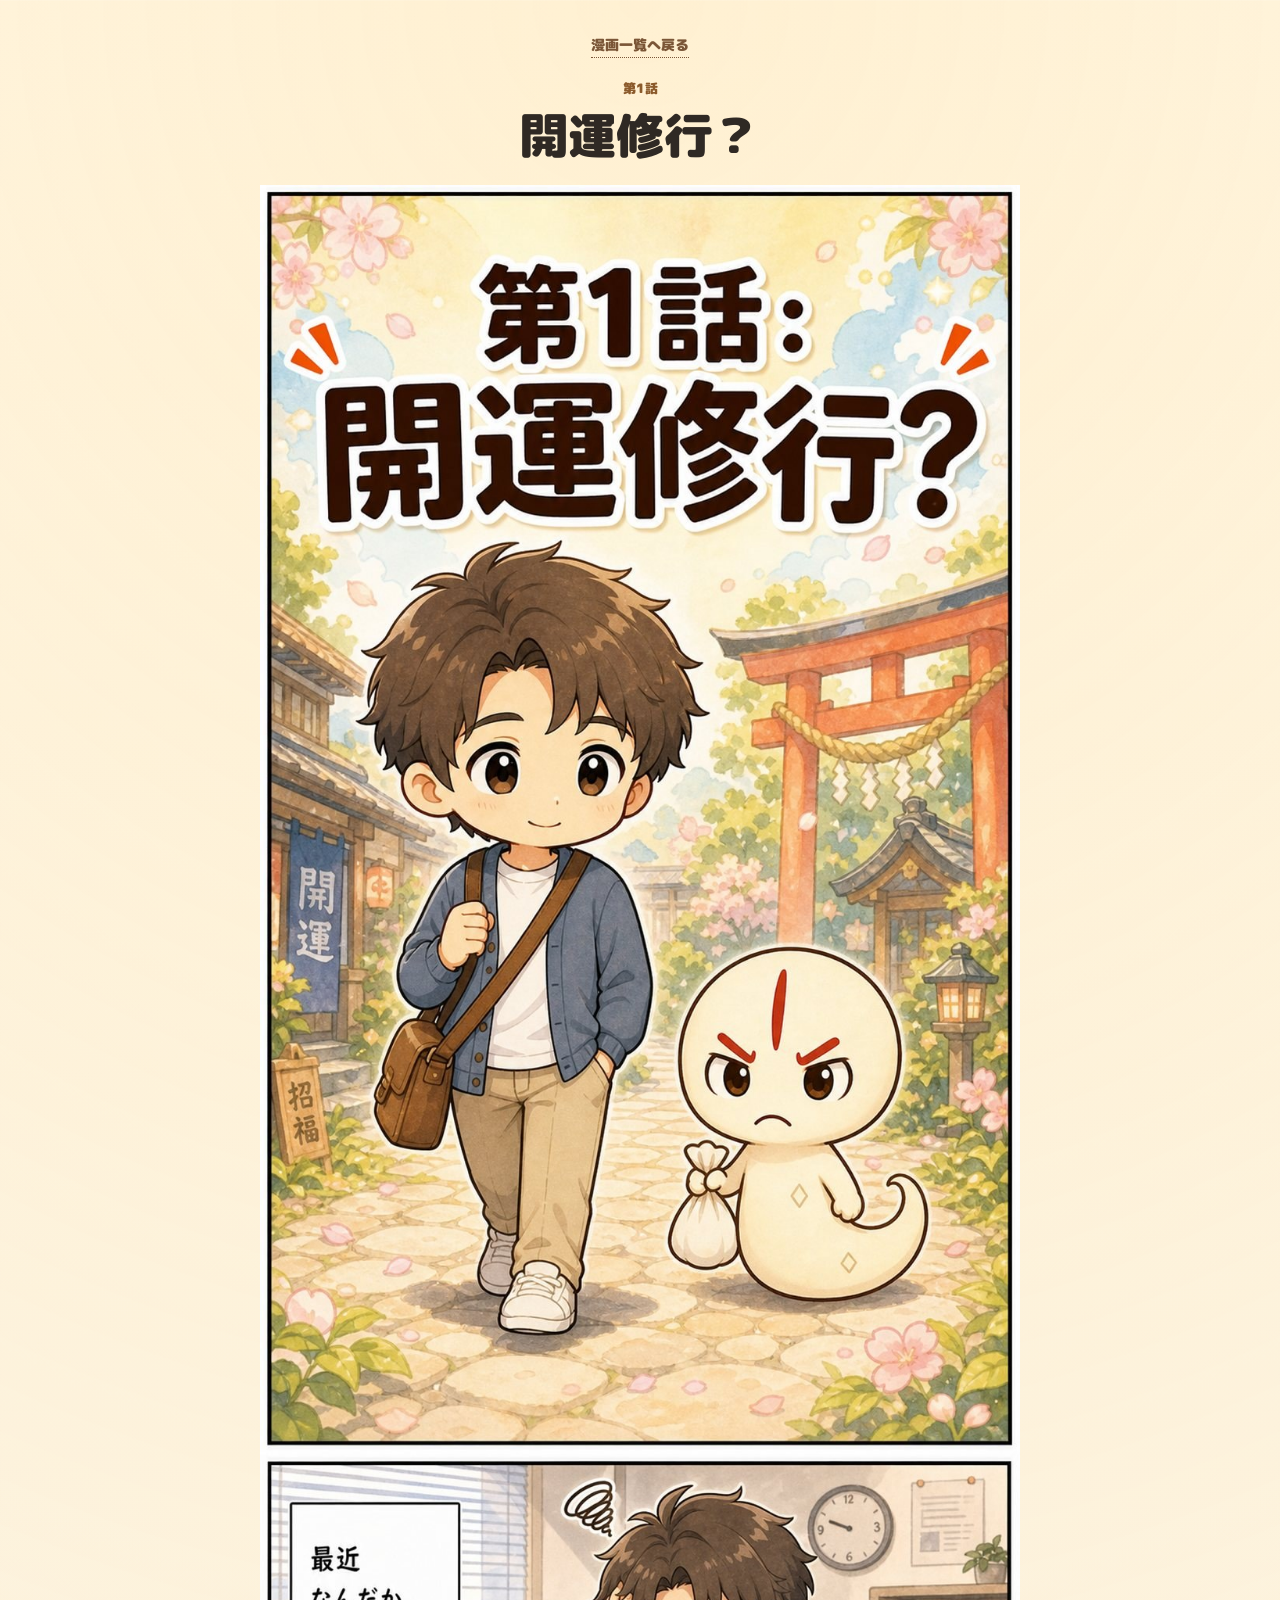
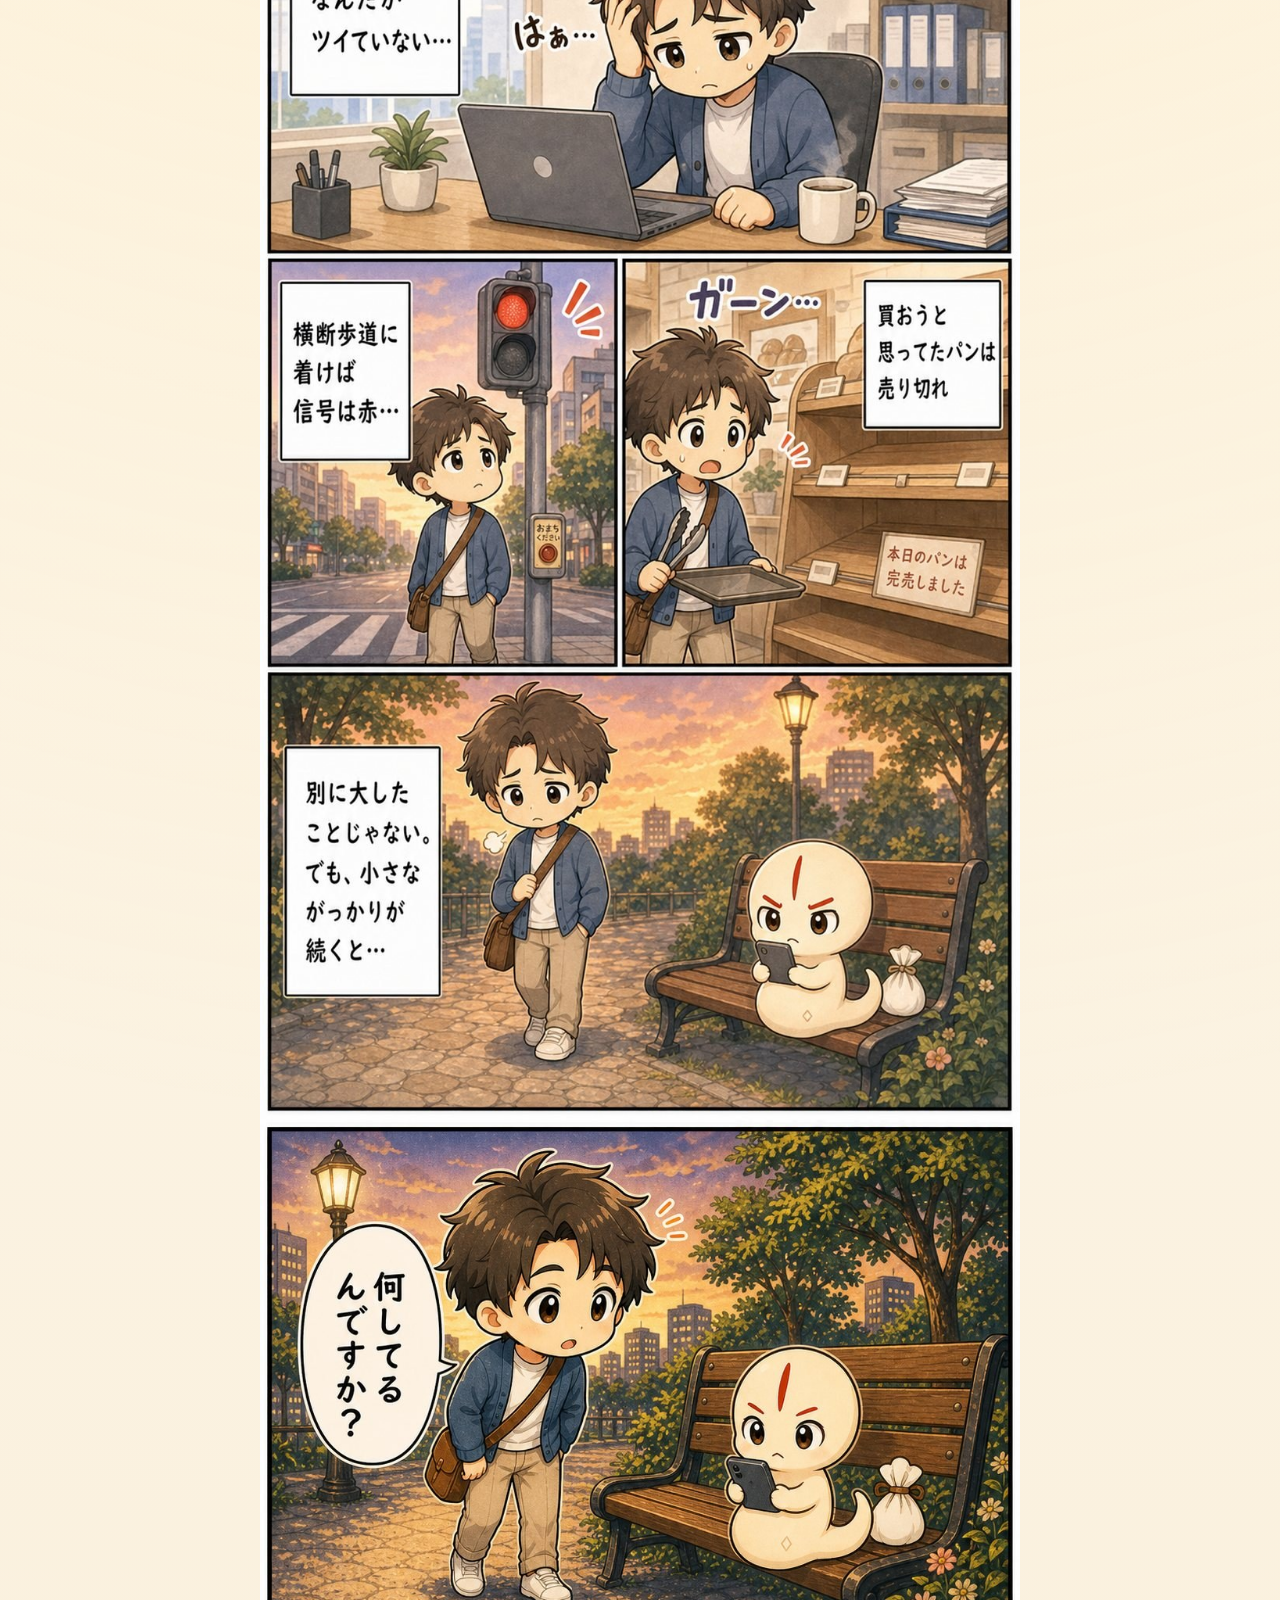
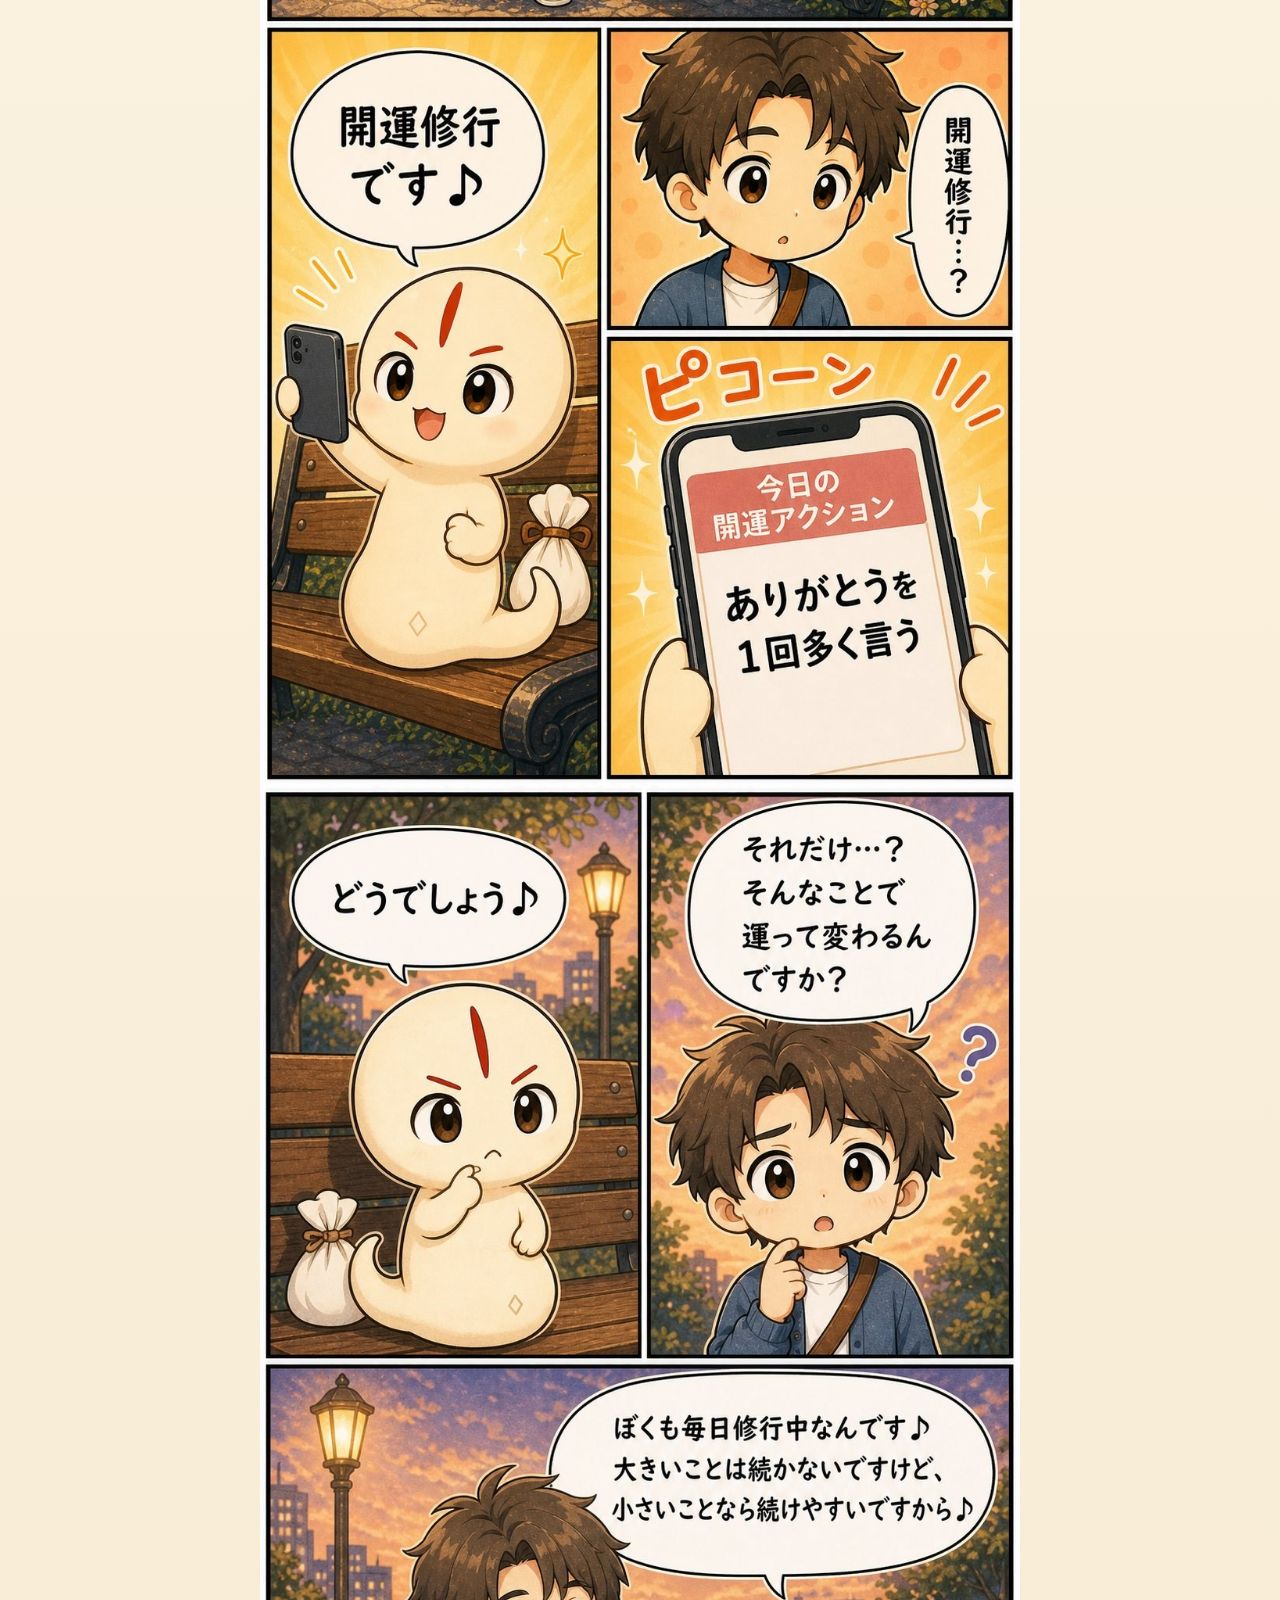
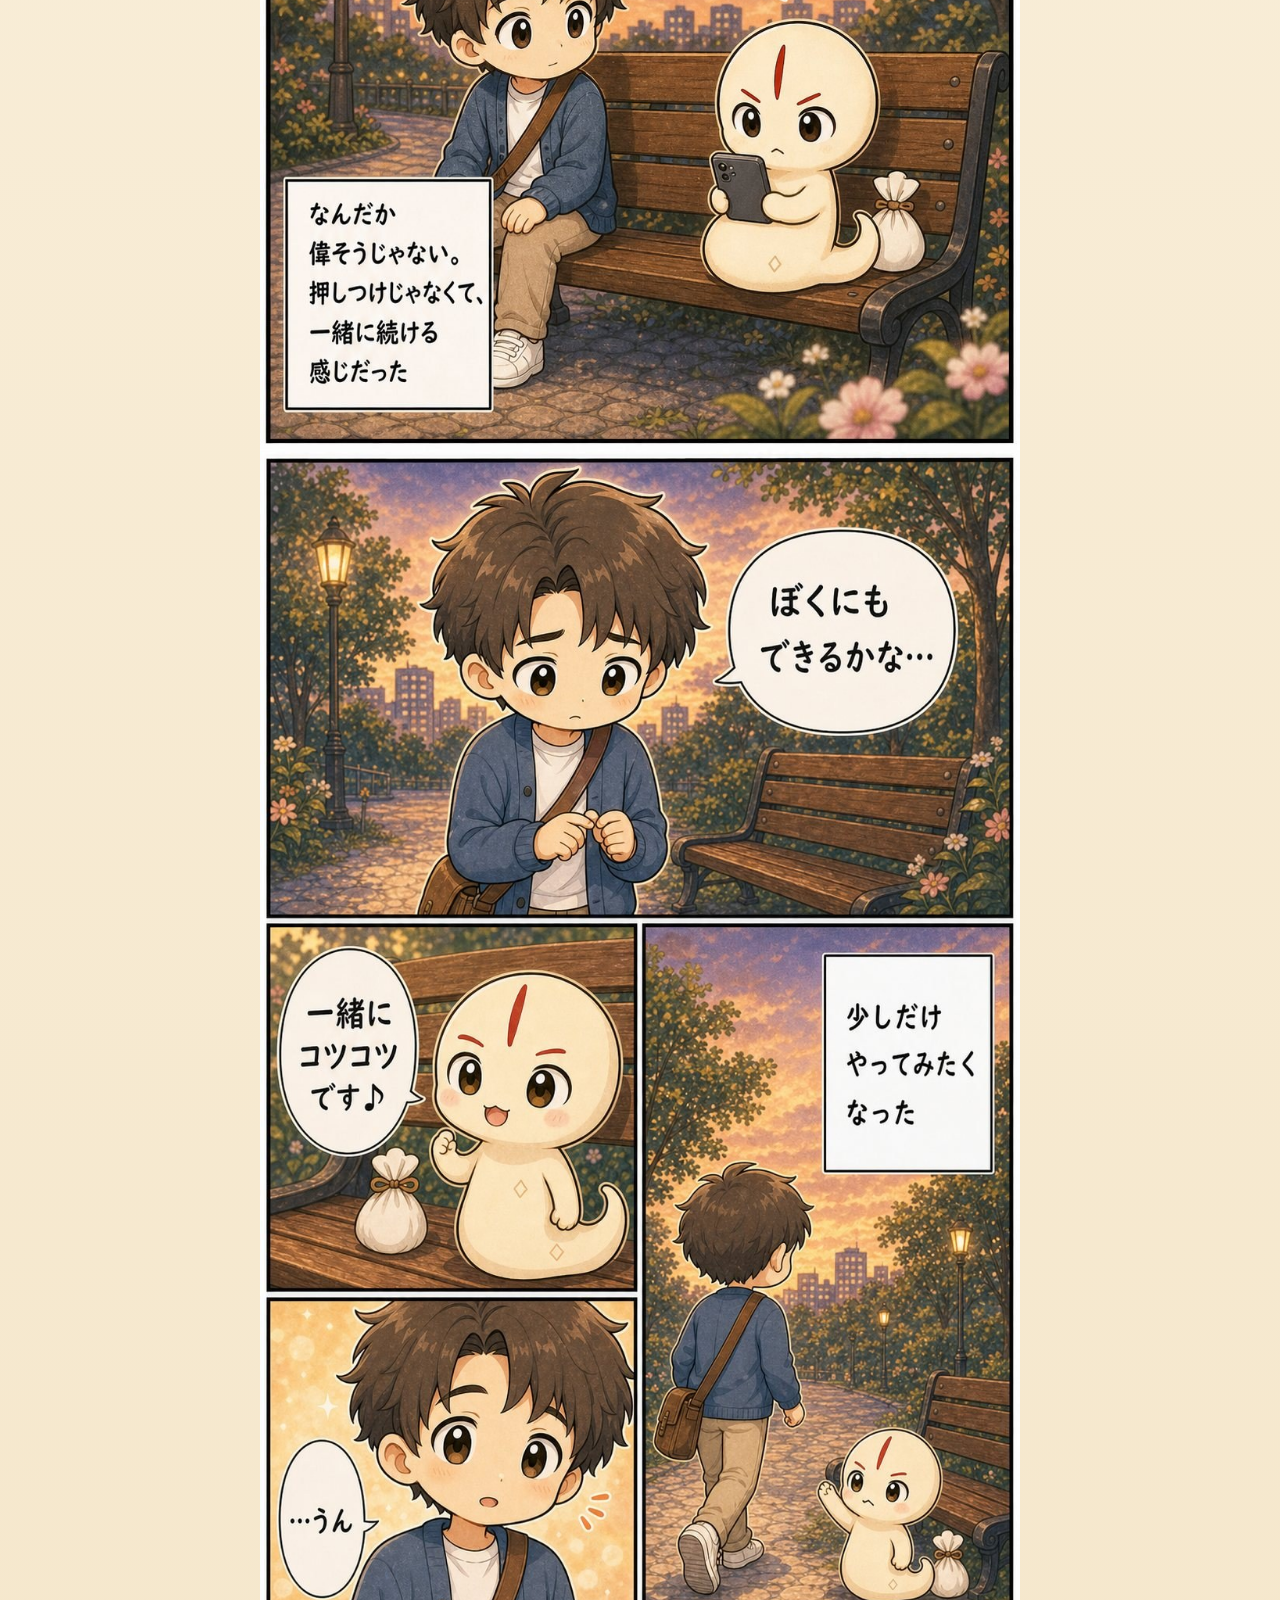
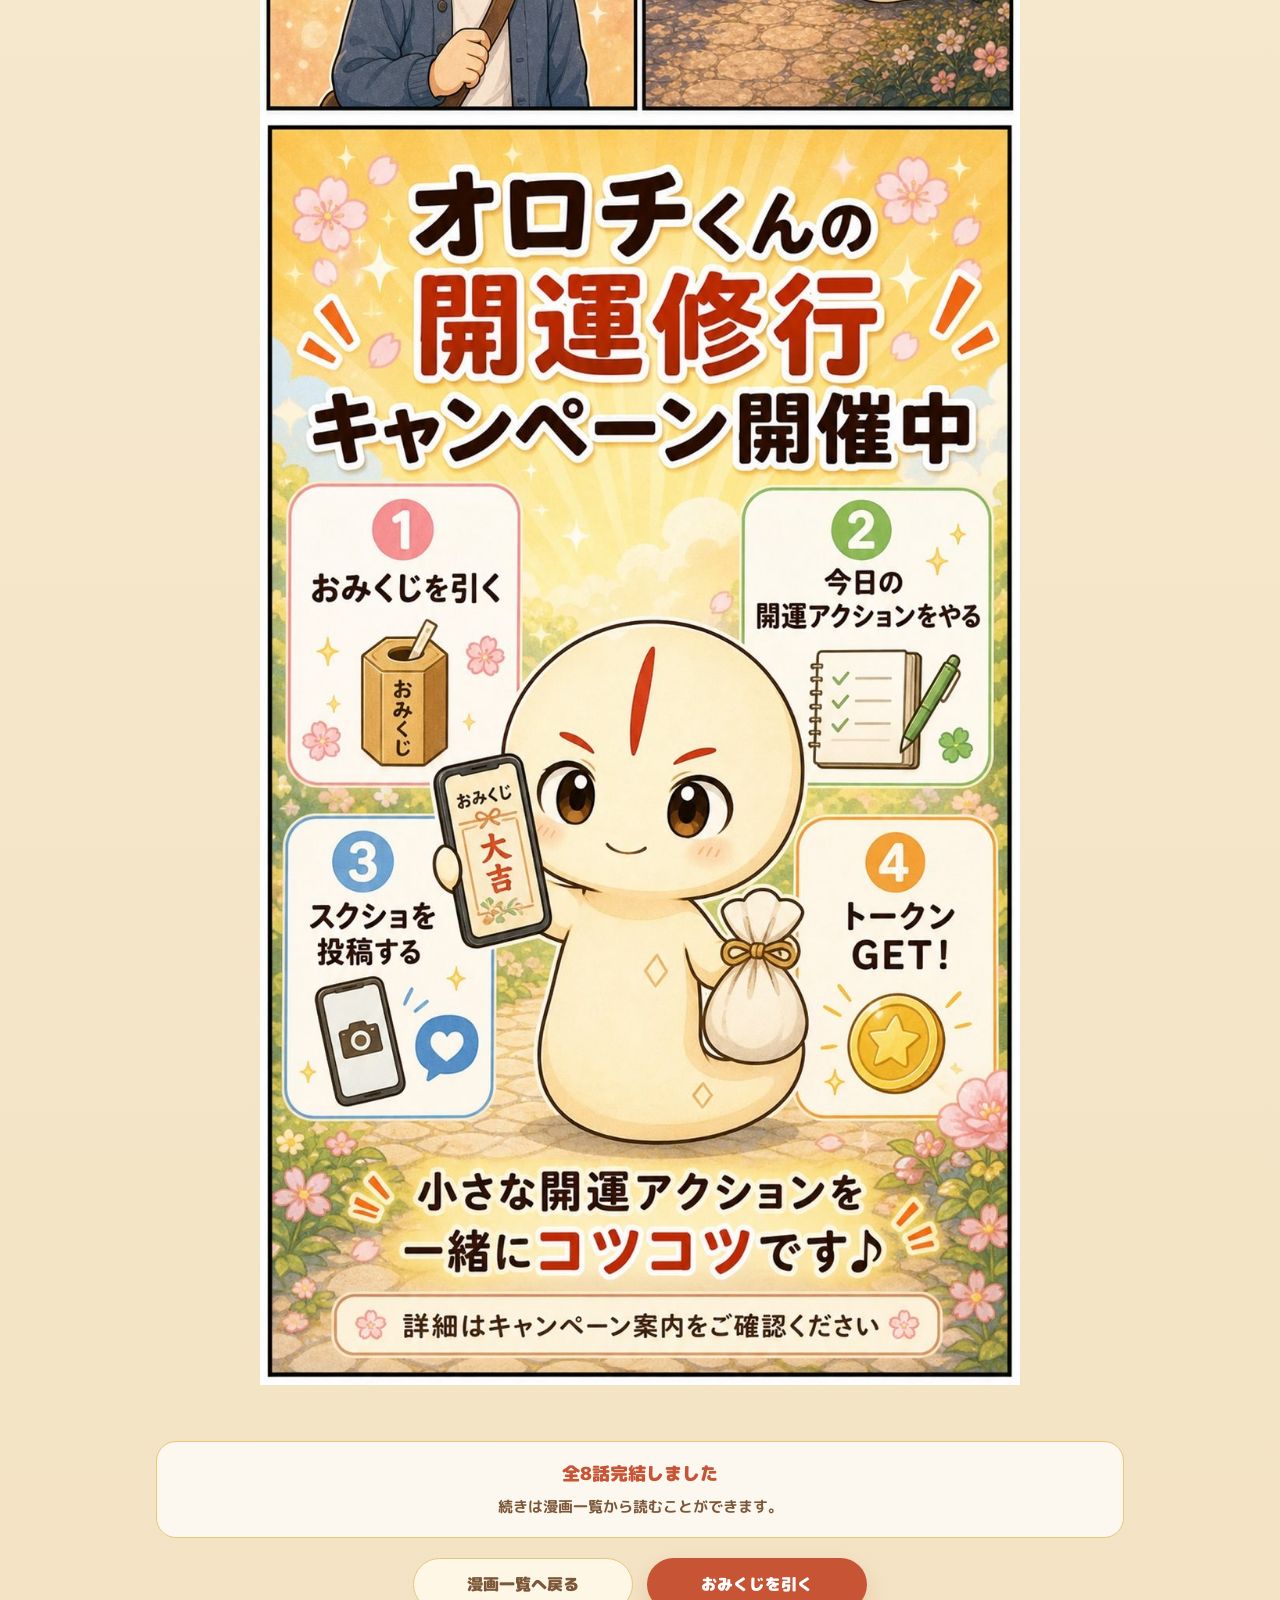
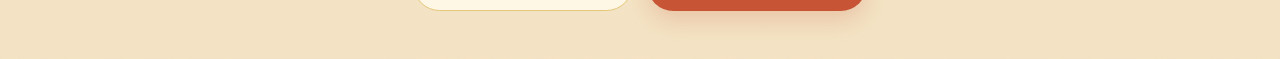
==== commit 6dab6bd8: "漫画第8話を追加して完結表示に更新" ====
--- a/manga-episode-01.html
+++ b/manga-episode-01.html
@@ -47,8 +47,8 @@
     <section class="manga-reader-footer">
       <div class="container">
         <div class="manga-coming-soon">
-          <p>続きも制作中！</p>
-          <span>第2話以降も、準備ができたら追加していきます。</span>
+          <p>全8話完結しました</p>
+          <span>続きは漫画一覧から読むことができます。</span>
         </div>
         <div class="manga-reader-actions">
           <a href="manga.html" class="manga-button manga-button-light">漫画一覧へ戻る</a>
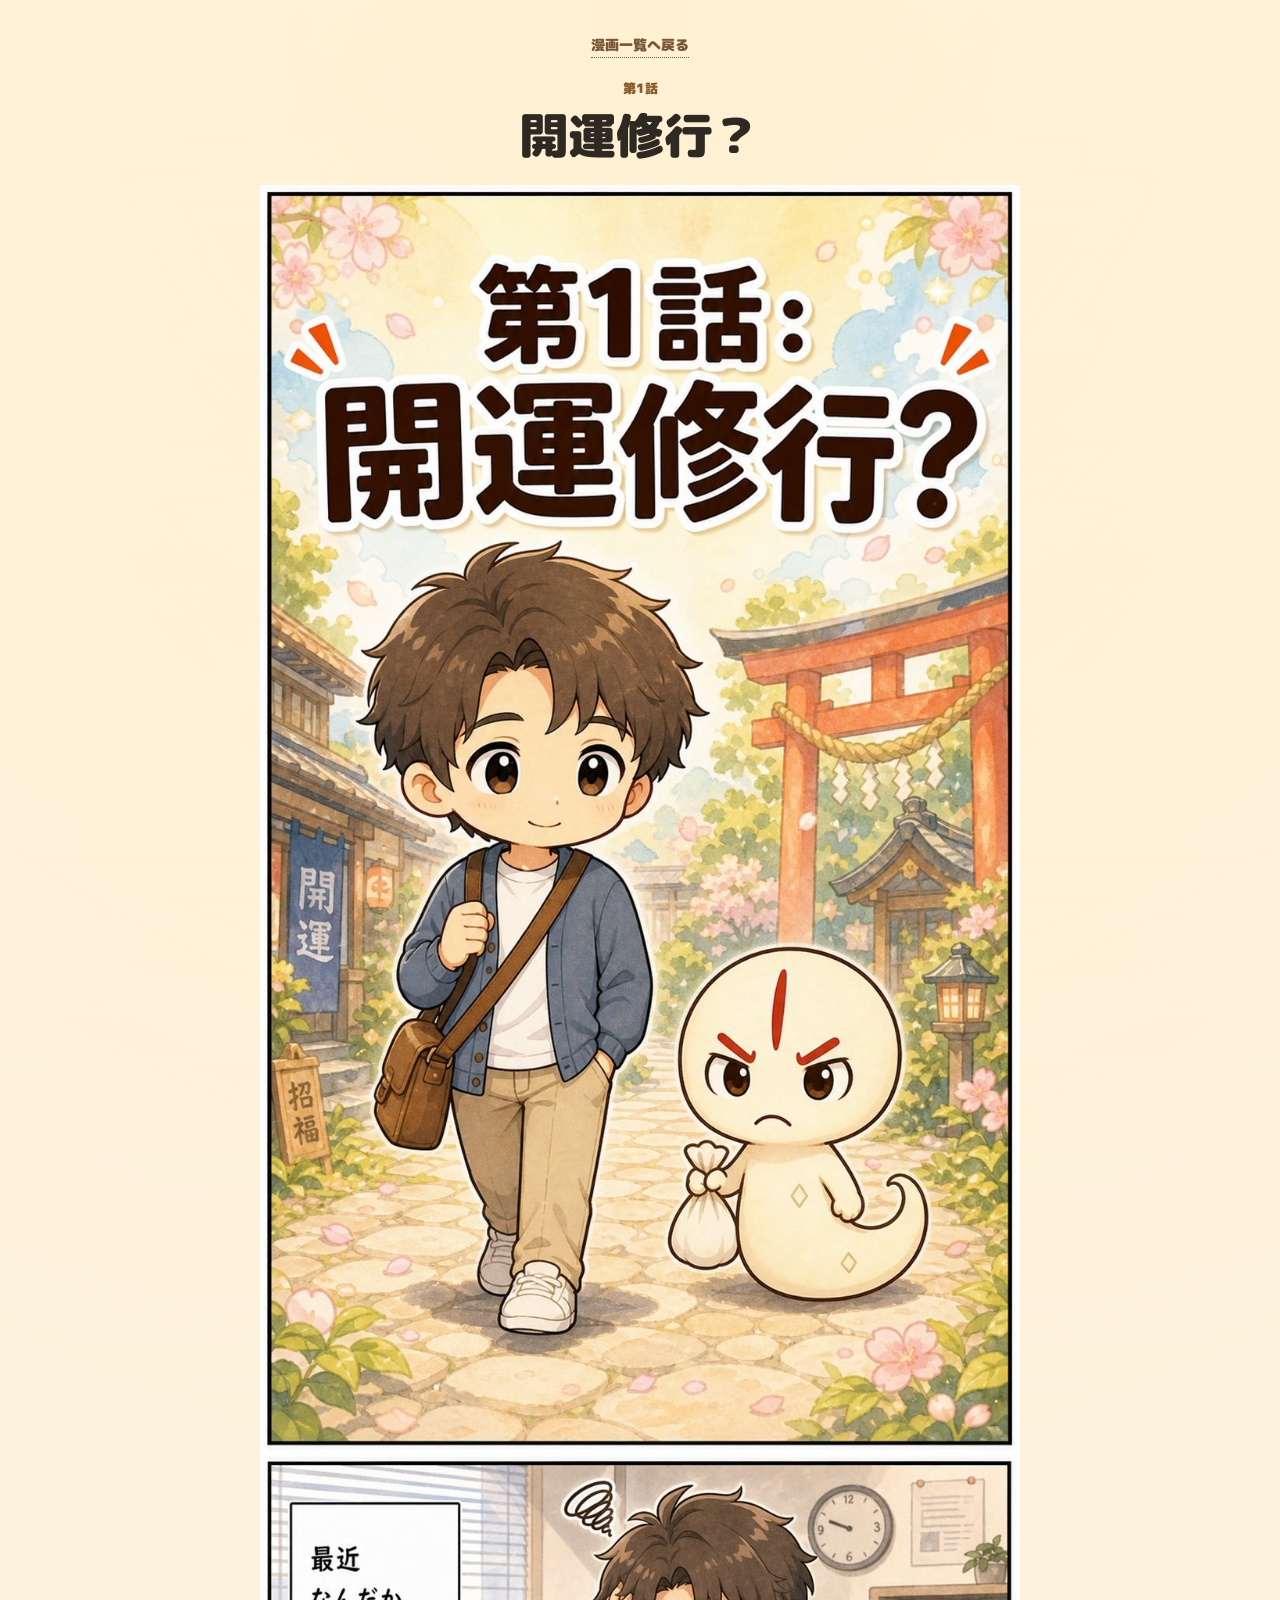
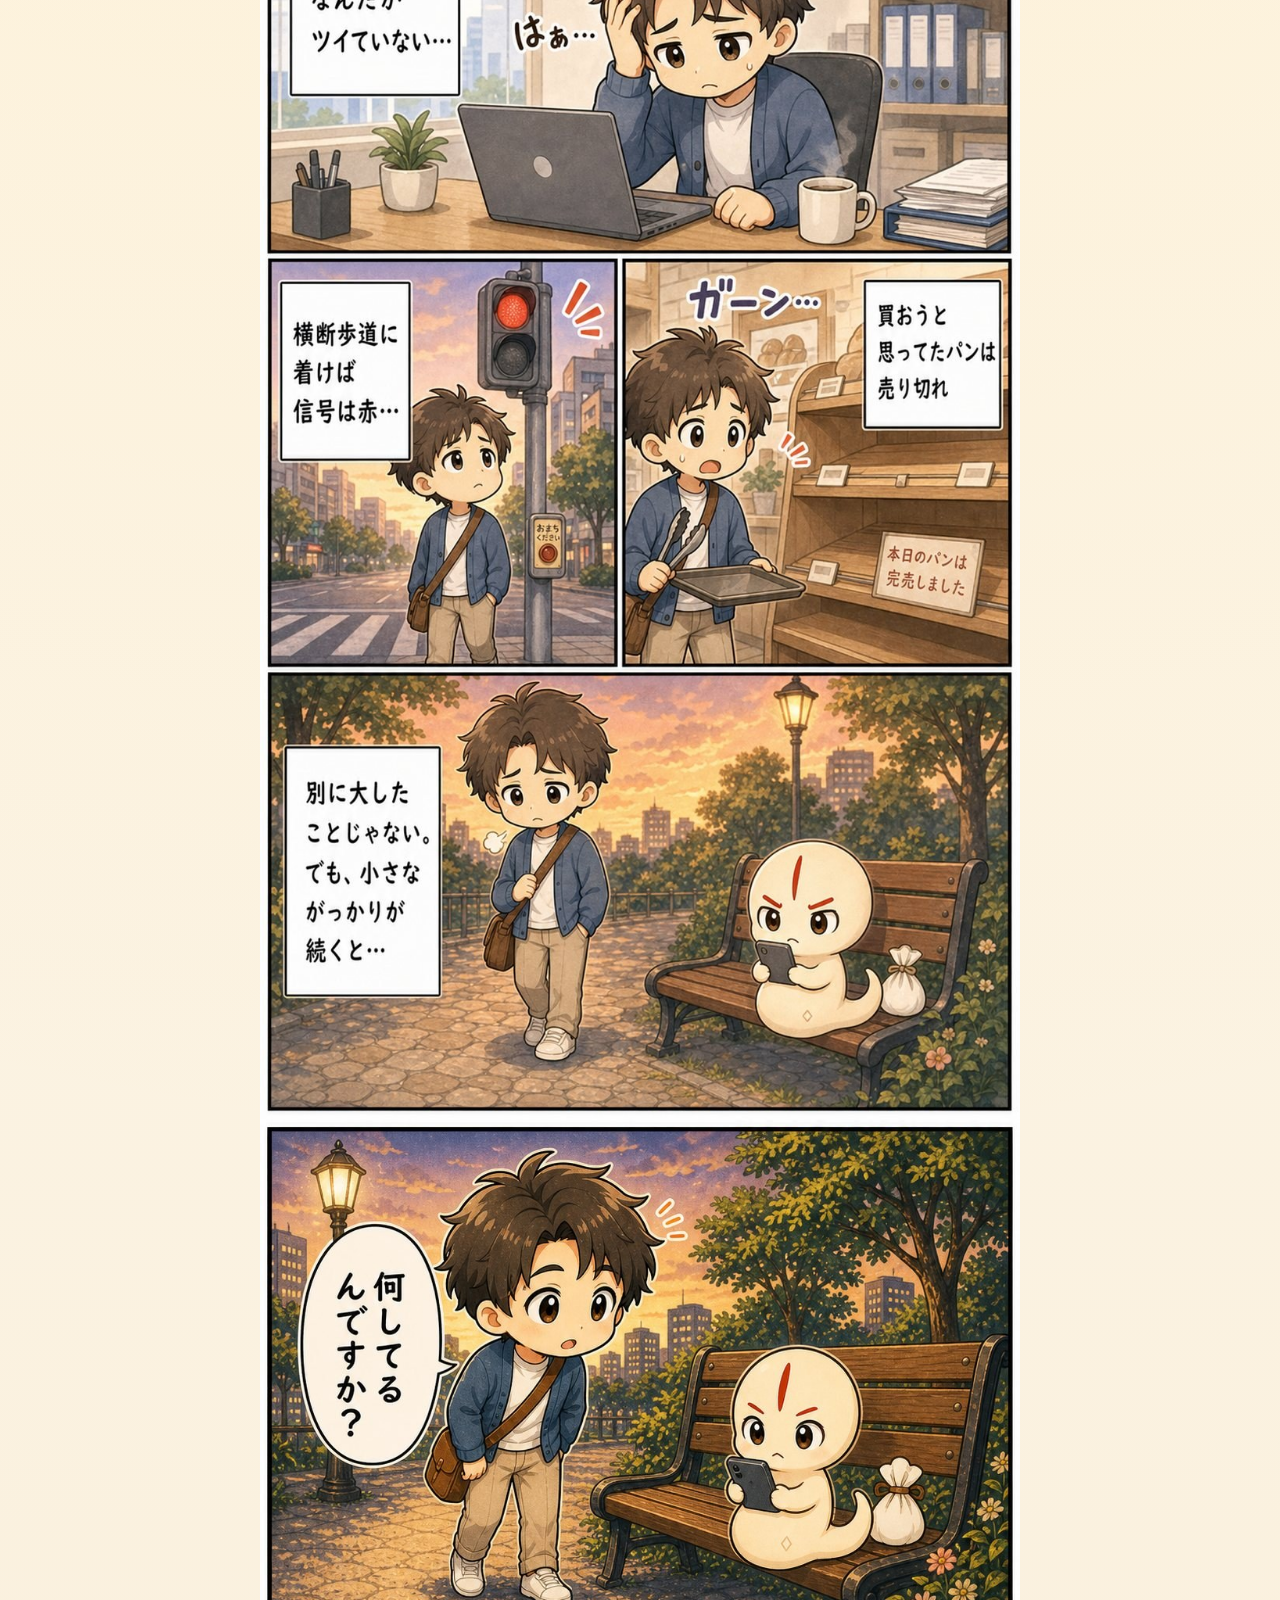
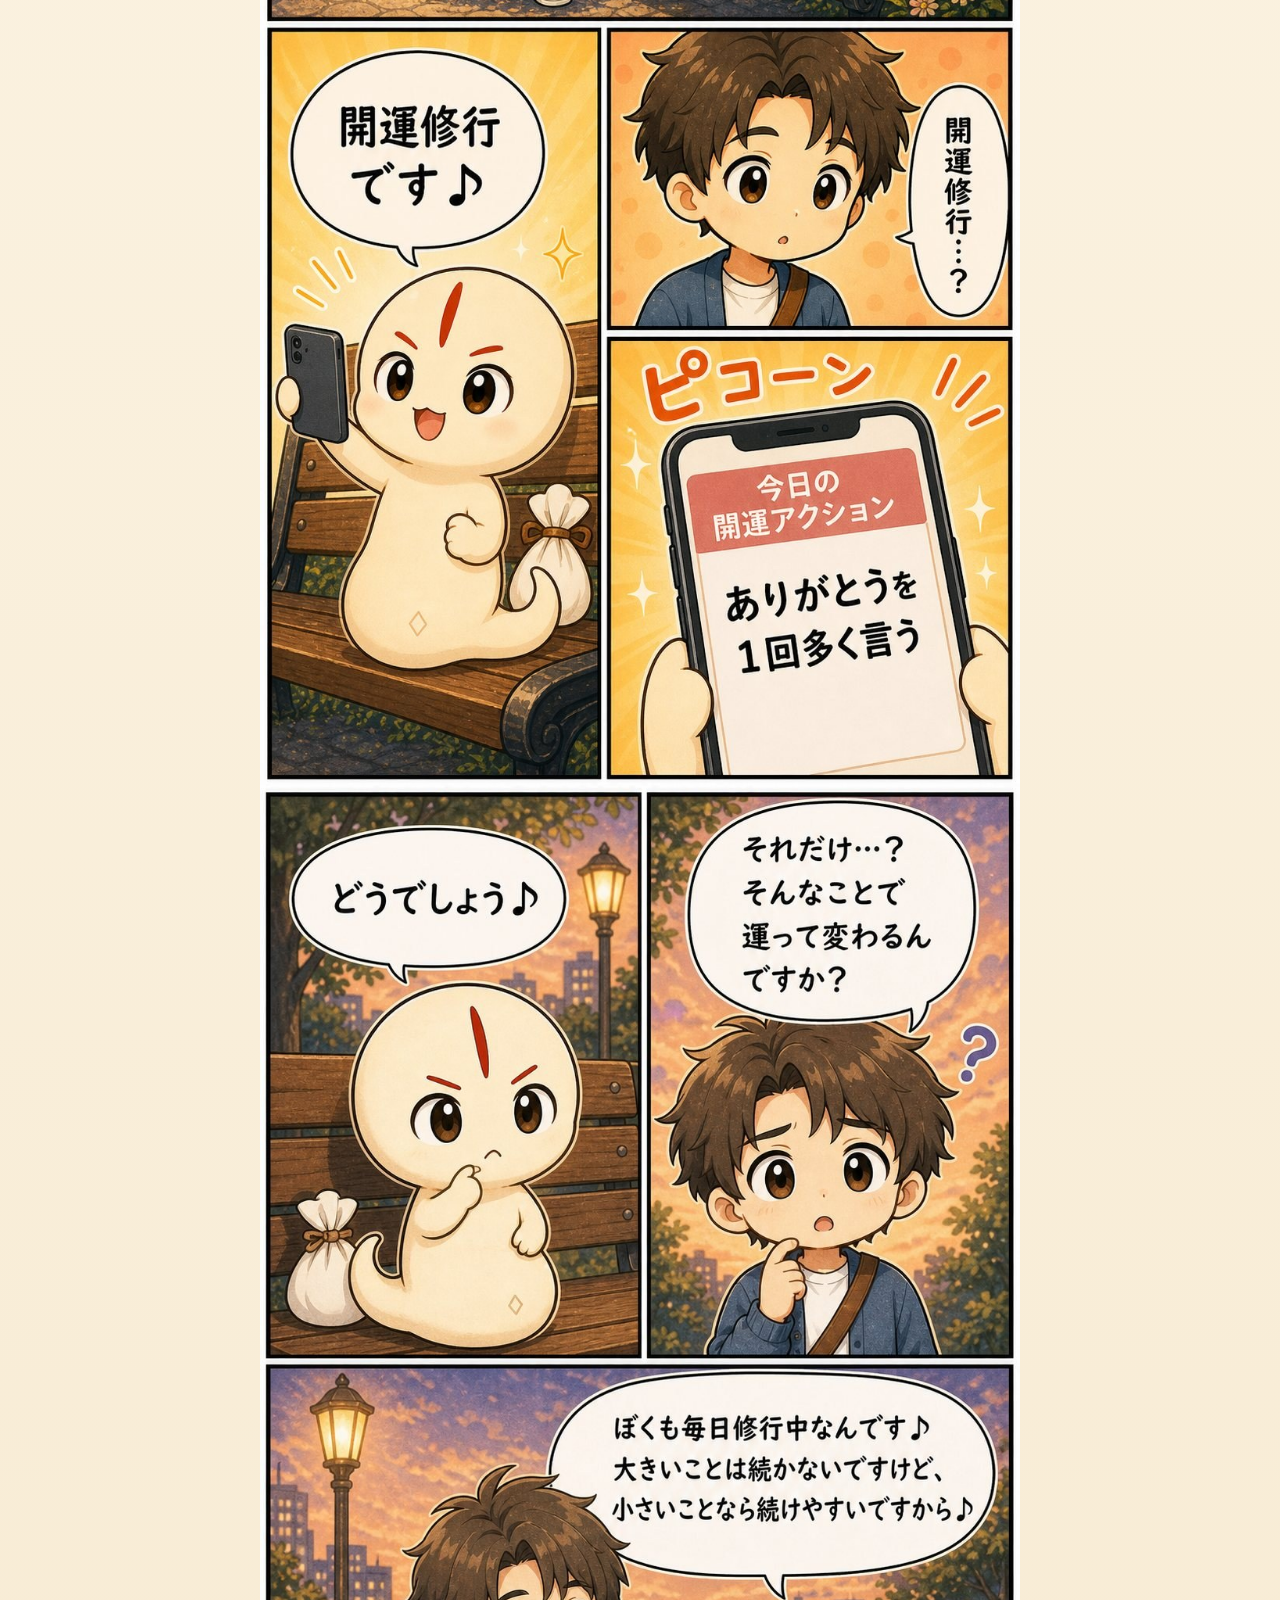
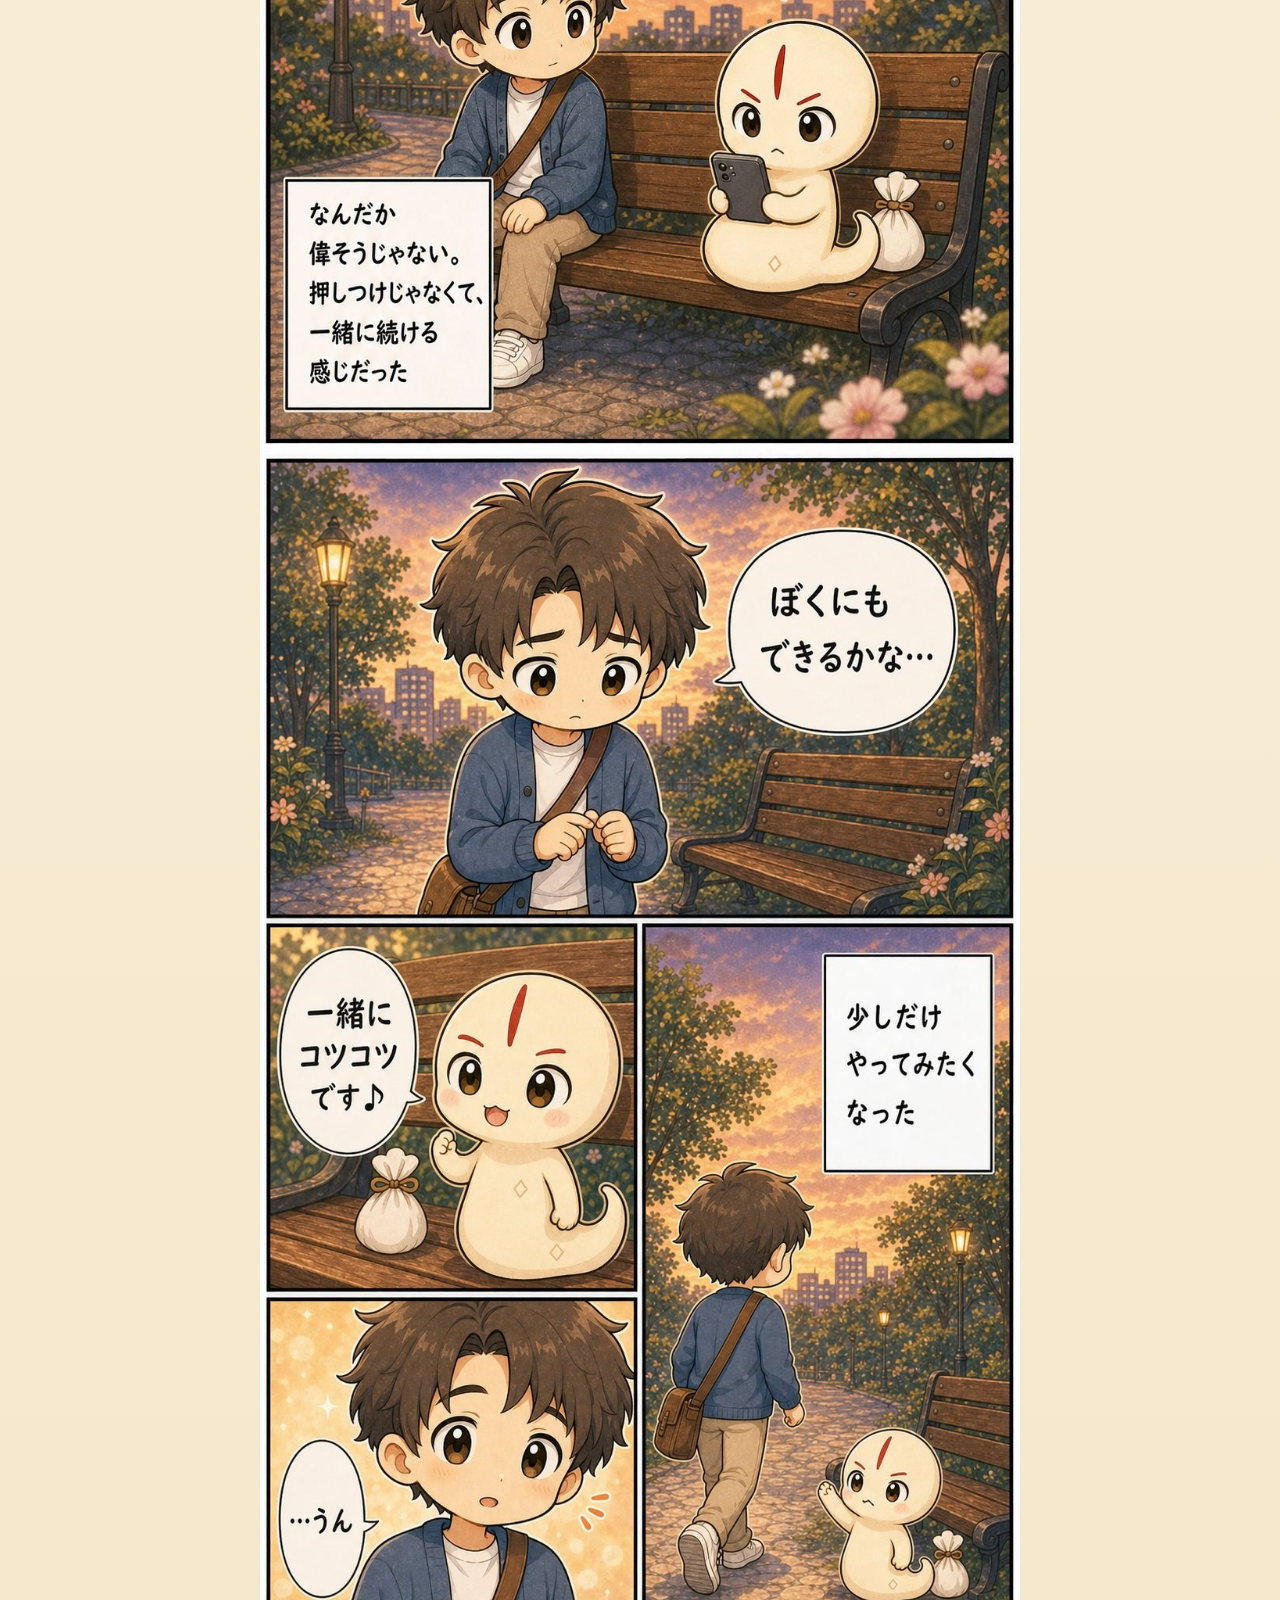
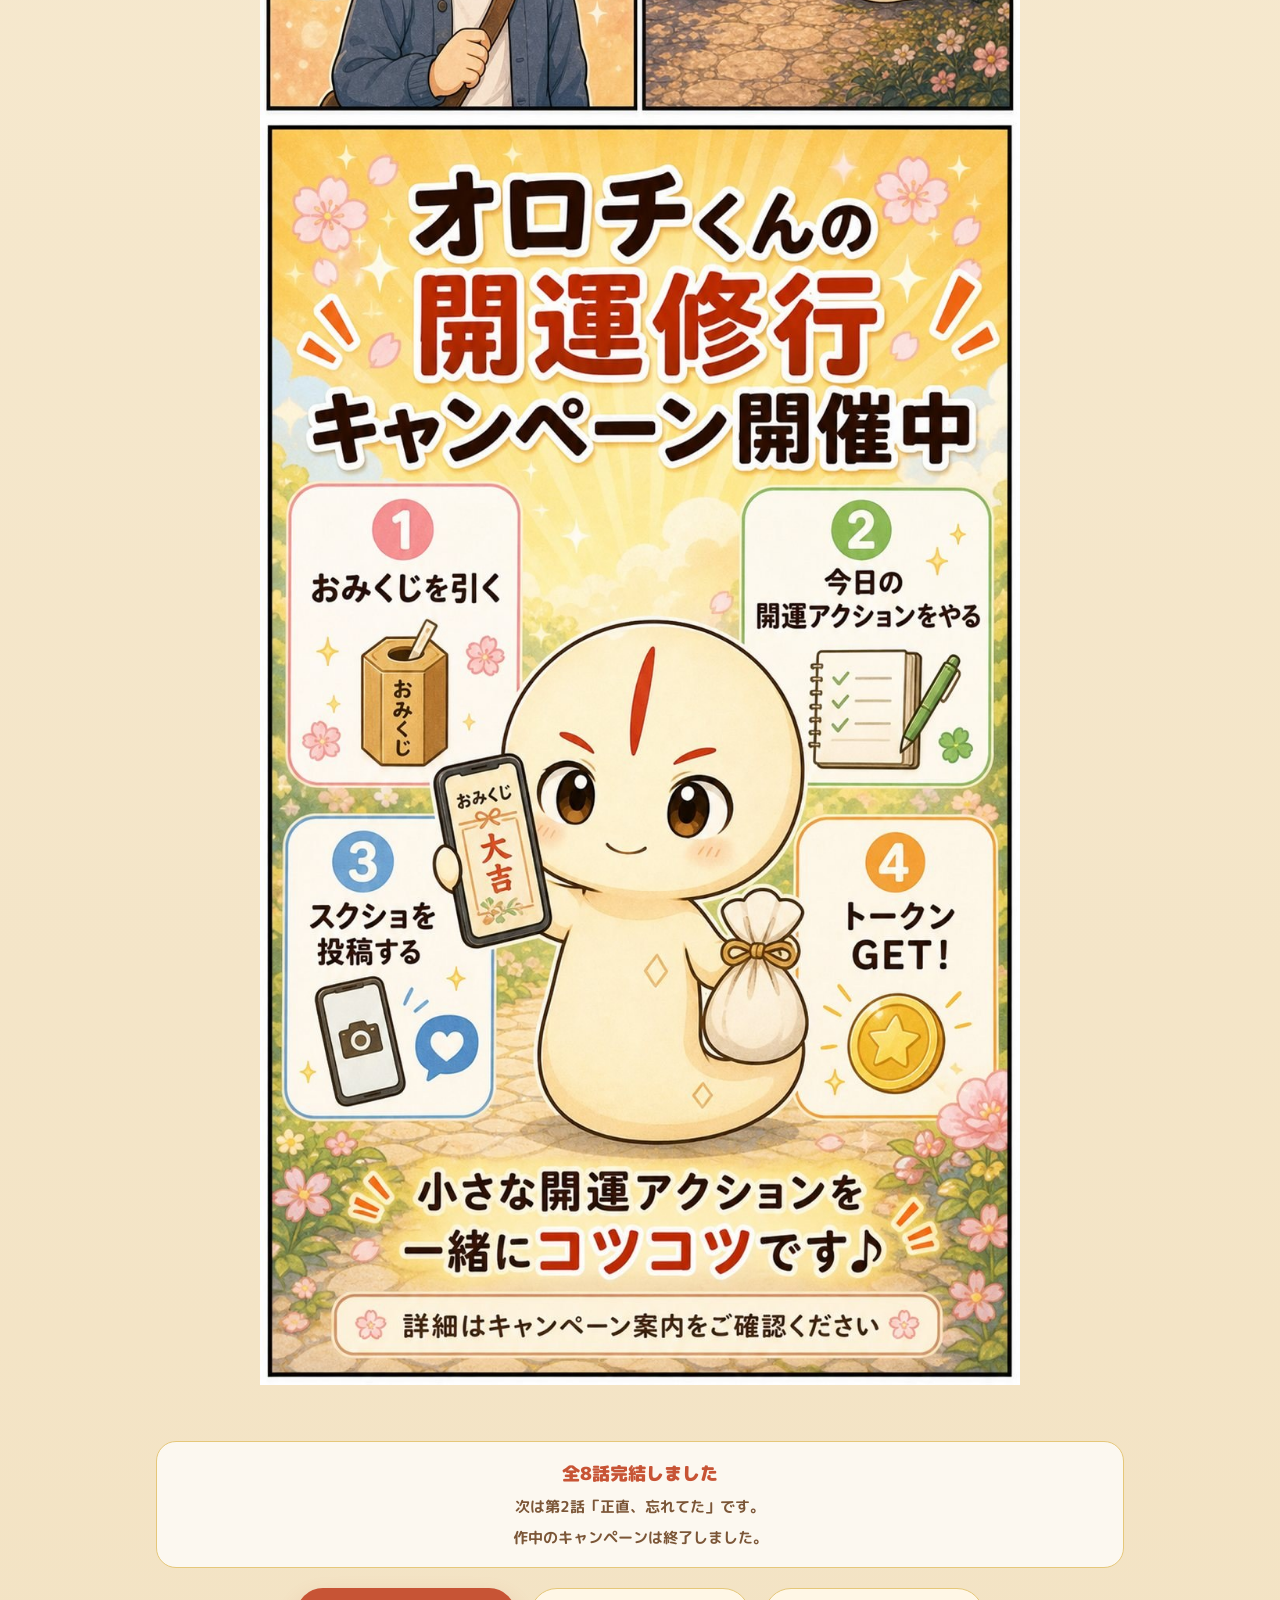
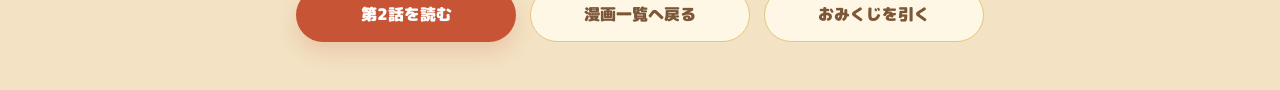
==== commit 0757f36d: "漫画各話に次話導線とキャンペーン終了注記を追加" ====
--- a/manga-episode-01.html
+++ b/manga-episode-01.html
@@ -48,11 +48,13 @@
       <div class="container">
         <div class="manga-coming-soon">
           <p>全8話完結しました</p>
-          <span>続きは漫画一覧から読むことができます。</span>
+          <span>次は第2話「正直、忘れてた」です。</span>
+          <span>作中のキャンペーンは終了しました。</span>
         </div>
         <div class="manga-reader-actions">
+          <a href="manga-episode-02.html" class="manga-button">第2話を読む</a>
           <a href="manga.html" class="manga-button manga-button-light">漫画一覧へ戻る</a>
-          <a href="index.html#tokutsumi-omikuji" class="manga-button">おみくじを引く</a>
+          <a href="index.html#tokutsumi-omikuji" class="manga-button manga-button-light">おみくじを引く</a>
         </div>
       </div>
     </section>
--- a/style.css
+++ b/style.css
@@ -583,91 +583,6 @@
   line-height: 1.7;
 }
 
-/* Campaign Section */
-.campaign-section {
-  background: linear-gradient(180deg, #f3e3c4 0%, #fffaf0 100%);
-  padding-top: 3rem;
-  padding-bottom: 3rem;
-}
-
-.campaign-card {
-  max-width: 760px;
-  margin: 0 auto;
-  padding: 1.25rem;
-  border: 1px solid #e5c779;
-  border-radius: 26px;
-  background: #fff;
-  box-shadow: 0 16px 34px rgba(61, 45, 31, 0.13);
-  text-align: center;
-}
-
-.campaign-kicker {
-  color: #c75435;
-  font-size: 0.86rem;
-  font-weight: 900;
-}
-
-.campaign-title {
-  margin-top: 0.35rem;
-  color: #2f2924;
-  font-size: clamp(1.8rem, 8vw, 2.5rem);
-  font-weight: 900;
-  line-height: 1.2;
-}
-
-.campaign-text {
-  max-width: 540px;
-  margin: 0.8rem auto 0;
-  color: #6f5136;
-  font-weight: 800;
-  line-height: 1.8;
-}
-
-.campaign-figure {
-  margin: 1.25rem 0 0;
-  overflow: hidden;
-  border: 1px solid #f0d285;
-  border-radius: 18px;
-  background: #fff7e6;
-}
-
-.campaign-figure img {
-  width: 100%;
-  height: auto;
-}
-
-.campaign-actions {
-  margin-top: 1.1rem;
-  display: grid;
-  gap: 0.8rem;
-}
-
-.campaign-button {
-  display: inline-flex;
-  align-items: center;
-  justify-content: center;
-  min-height: 48px;
-  padding: 0.8rem 1.2rem;
-  border-radius: 999px;
-  background: #c75435;
-  color: #fff;
-  font-weight: 900;
-  box-shadow: 0 10px 22px rgba(199, 84, 53, 0.2);
-  transition: transform 0.2s ease, box-shadow 0.2s ease;
-}
-
-.campaign-button:hover {
-  transform: translateY(-1px);
-  box-shadow: 0 14px 26px rgba(199, 84, 53, 0.26);
-}
-
-.campaign-button-light {
-  border: 1px solid #e5c779;
-  background: #fff7e6;
-  color: #7b5637;
-  box-shadow: none;
-}
-
 /* Manga Section */
 .manga-teaser-section {
   background: #fffaf0;
@@ -948,10 +863,6 @@
     padding-top: 2.5rem;
   }
 
-  .campaign-section {
-    padding-top: 2.5rem;
-    padding-bottom: 2.5rem;
-  }
 }
 
 @media (min-width: 768px) {
@@ -993,11 +904,6 @@
     text-align: left;
   }
 
-  .campaign-actions {
-    grid-template-columns: repeat(2, minmax(0, 220px));
-    justify-content: center;
-  }
-
   .manga-episode-card {
     grid-template-columns: minmax(260px, 340px) 1fr;
     align-items: center;
@@ -1012,7 +918,7 @@
   }
 
   .manga-reader-actions {
-    grid-template-columns: repeat(2, minmax(0, 220px));
+    grid-template-columns: repeat(auto-fit, minmax(180px, 220px));
     justify-content: center;
   }
 }
